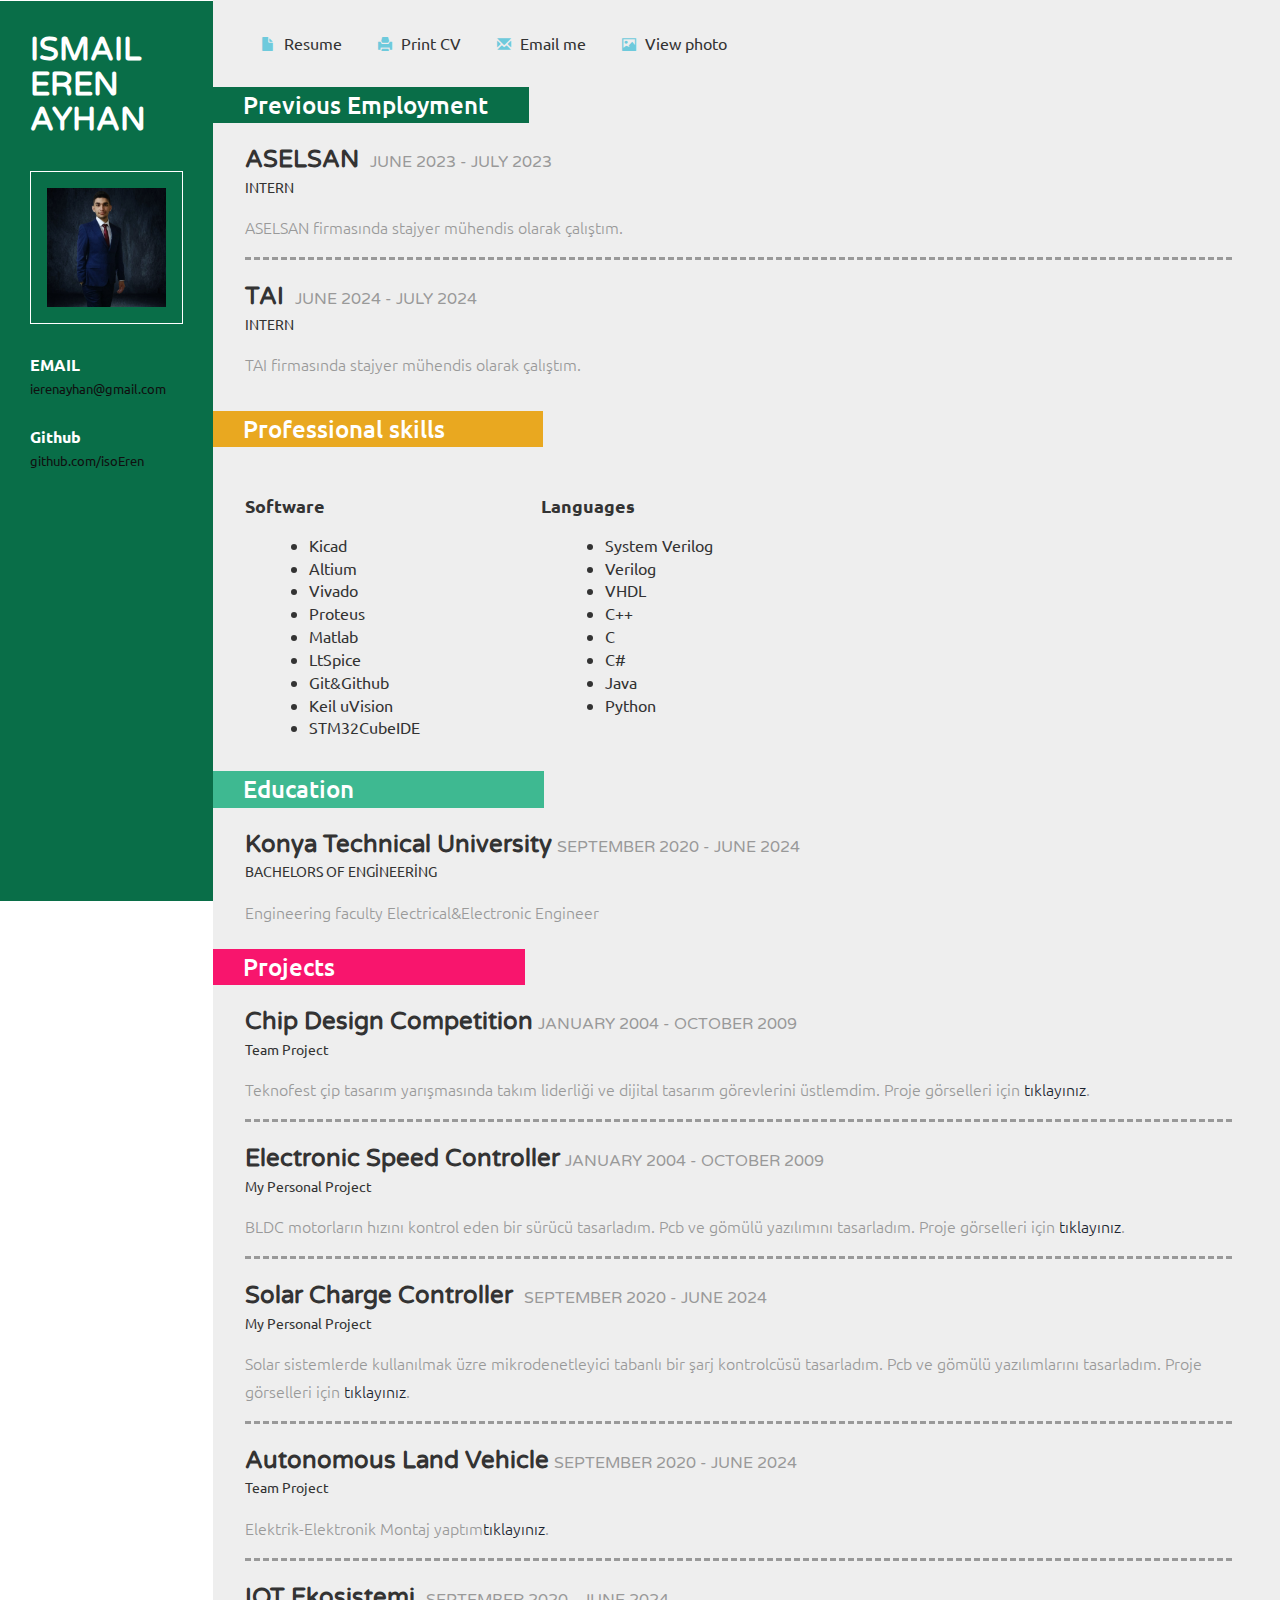
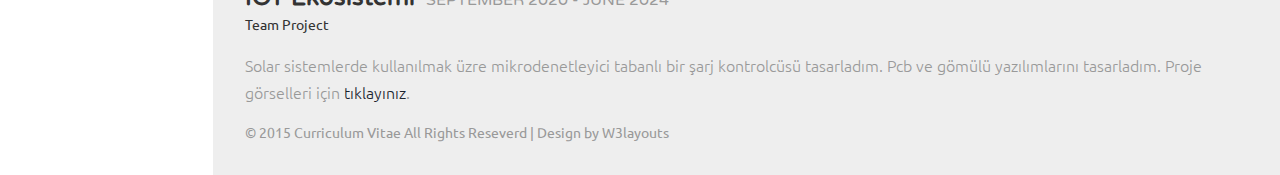
==== index.html @ f594f1b5 "ekleme" ====
<!--A Design by W3layouts
Author: W3layout
Author URL: http://w3layouts.com
License: Creative Commons Attribution 3.0 Unported
License URL: http://creativecommons.org/licenses/by/3.0/
-->
<!DOCTYPE HTML>
<html>
<head>
<title>Ismail Eren AYHAN</title>
<link href="css/bootstrap.css" rel='stylesheet' type='text/css' />
<!-- jQuery (necessary JavaScript plugins) -->
<script src="js/jquery.min.js"></script>
<!-- Custom Theme files -->
 <link href="css/dashboard.css" rel="stylesheet">
<link href="css/style.css" rel='stylesheet' type='text/css' />

<!-- Custom Theme files -->
<!--//theme-style-->
<meta name="viewport" content="width=device-width, initial-scale=1">
<meta http-equiv="Content-Type" content="text/html; charset=utf-8" />
<meta name="keywords" content="Curriculum Vitae Responsive web template, Bootstrap Web Templates, Flat Web Templates, Andriod Compatible web template, 
Smartphone Compatible web template, free webdesigns for Nokia, Samsung, LG, SonyErricsson, Motorola web design" />
<script type="application/x-javascript"> addEventListener("load", function() { setTimeout(hideURLbar, 0); }, false); function hideURLbar(){ window.scrollTo(0,1); } </script>
<link href='http://fonts.googleapis.com/css?family=Ubuntu:300,400,500,700' rel='stylesheet' type='text/css'>
<link href='http://fonts.googleapis.com/css?family=Varela+Round' rel='stylesheet' type='text/css'>
<!-- start menu -->
  
</head>
<body>
<!-- header -->
<div class="col-sm-3 col-md-2 sidebar" id="abc">
		 <div class="sidebar_top">
			 <h1>ISMAIL EREN AYHAN</h1> 
			 <img src="images/foto.jpg" alt=""/>
		 </div>
		<div class="details">
			 <!--<h3>PHONE</h3>
			 <p>+90 551 105 8987</p>  	 -->
			 <h3>EMAIL</h3>
			 <p><a href="ierenayhan@gmail.com">ierenayhan@gmail.com</a></p>
			 <h3>Github</h3>
			 <p><a href="https://github.com/isoEren">github.com/isoEren</a></p>
			 <!--<address>
			 <h3>ADDRESS</h3>
			 <span>Lorem ipsum,</span>
			 <span>Sed dolor sit,</span>
			 <span>Praesent porta.</span>
			 </address>-->
			 
		</div>
		<div class="clearfix"></div>
</div>
<!---->
<link href="css/popuo-box.css" rel="stylesheet" type="text/css" media="all"/>
<script src="js/jquery.magnific-popup.js" type="text/javascript"></script>
	<!---//pop-up-box---->			
<div class="col-sm-9 col-sm-offset-3 col-md-10 col-md-offset-2 main" id="genel">
	 <div class="content" >
		 <div class="details_header">
			 <ul>
				 <li><a href="index.html"><span class="glyphicon glyphicon-file" aria-hidden="true"></span>Resume</a></li>
				 <li><a href="#"><span class="glyphicon glyphicon-print" aria-hidden="true"></span>Print CV</a></li>
				 <li><a href="contact.html"><span class="glyphicon glyphicon-envelope" aria-hidden="true"></span>Email me</a></li>
				 <li><a class="play-icon popup-with-zoom-anim" href="#small-dialog"><span class="glyphicon glyphicon-picture" aria-hidden="true"></span>View photo</a></li>
				 <div id="small-dialog" class="mfp-hide">
					 <img src="images/foto2.jpg" alt=""/>
				 </div>
				 <script>
						$(document).ready(function() {
						$('.popup-with-zoom-anim').magnificPopup({
							type: 'inline',
							fixedContentPos: false,
							fixedBgPos: true,
							overflowY: 'auto',
							closeBtnInside: true,
							preloader: false,
							midClick: true,
							removalDelay: 300,
							mainClass: 'my-mfp-zoom-in'
						});
																						
						});
				</script>
			 </ul>
		 </div>
		 <div class="company">
			 <h3 class="clr1">Previous Employment</h3>
			 <div class="company_details">
				 <h4>ASELSAN <span>JUNE 2023 - JULY 2023</span></h4>
				 <h6>INTERN</h6>
				 <p class="cmpny1">ASELSAN firmasında stajyer mühendis olarak çalıştım.</p>
			 </div>
			 <div class="company_details">
				 <h4>TAI <span>JUNE 2024 - JULY 2024</span></h4>
				 <h6>INTERN</h6>
				 <p>TAI firmasında stajyer mühendis olarak çalıştım.</p>
			 </div>
		 </div>
		 <div class="skills">
			 <h3 class="clr2">Professional skills</h3>
			 <div class="skill_info">
			 <!--<p>Duis egestas tortor metus, vitae venenatis tortor tristique at. Pellentesque dignissim purus vitae enim blandit, sed tristique enim malesuada. Maecenas dolor erat,
			 volutpat a tellus eu, euismod iaculis urna. Nulla dui purus, viverra viverra dolor non, malesuada dictum purus.</p>-->
			 </div>
			 <div class="skill_list">
				 <div class="skill1">
					 <h4>Software</h4>
					 <ul>					 
						<li>Kicad</li>
						<li>Altium</li>
						<li>Vivado</li>
						<li>Proteus</li>
						<li>Matlab</li>
						<li>LtSpice</li>
						<li>Git&Github</li>
						<li>Keil uVision</li>
						<li>STM32CubeIDE</li>
					 </ul>
				 </div>
				 <div class="skill2">
					 <h4>Languages</h4>
					 <ul>					 
						<li>System Verilog</li>
						<li>Verilog</li>
						<li>VHDL</li>
						<li>C++</li>
						<li>C</li>
						<li>C#</li>
						<li>Java</li>
						<li>Python</li>
					 </ul>
				 </div>
				 <div class="clearfix"></div>
			 </div>
		 </div>
		 <div class="education">
			 <h3 class="clr3">Education</h3>
			 <!--<div class="education_details">
				 <h4>University of Awesome<span>JANUARY 2004 - OCTOBER 2009</span></h4>
				 <h6>MAJOR PHD</h6>
				 <p class="cmpny1">Nulla volutpat at est sed ultricies. In ac sem consequat, posuere nulla varius, molestie lorem. Duis quis nibh leo.
				 Curabitur a quam eu mi convallis auctor nec id mauris. Nullam mattis turpis eu turpis tincidunt, et pellentesque leo imperdiet.
				 Vivamus malesuada, sem laoreet dictum pulvinar, orci lectus rhoncus sapien, ut consectetur augue nibh in neque. In tincidunt sed enim et tincidunt.</p>
			 </div>-->
			 <div class="education_details">
				 <h4>Konya Technical University<span>SEPTEMBER 2020 - JUNE 2024</span></h4>
				 <h6>BACHELORS OF ENGİNEERİNG</h6>
				 <p>Engineering faculty Electrical&Electronic Engineer</p>
				 <br>
			 </div>
		 </div>
		 <div class="education">
			<h3 class="clr3" id="proje">Projects</h3>
			<div class="education_details">
				<h4>Chip Design Competition<span>JANUARY 2004 - OCTOBER 2009</span></h4>
				<h6>Team Project</h6>
				<p class="cmpny1">Teknofest çip tasarım yarışmasında takım liderliği ve dijital tasarım görevlerini üstlemdim. Proje görselleri için <a href="">tıklayınız</a>.</p>
			</div>
			<div class="education_details">
				<h4>Electronic Speed Controller<span>JANUARY 2004 - OCTOBER 2009</span></h4>
				<h6>My Personal Project</h6>
				<p class="cmpny1">BLDC motorların hızını kontrol eden bir sürücü tasarladım. Pcb ve gömülü yazılımını tasarladım. Proje görselleri için <a href="projects/ESC.html">tıklayınız</a>.</p>
			</div>
			<div class="education_details">
				<h4>Solar Charge Controller <span>SEPTEMBER 2020 - JUNE 2024</span></h4>
				<h6>My Personal Project</h6>
				<p class="cmpny1">Solar sistemlerde kullanılmak üzre mikrodenetleyici tabanlı bir şarj kontrolcüsü tasarladım. Pcb ve gömülü yazılımlarını tasarladım. Proje görselleri için <a href="">tıklayınız</a>.</p>
			</div>
			<div class="education_details">
				<h4>Autonomous Land Vehicle<span>SEPTEMBER 2020 - JUNE 2024</span></h4>
				<h6>Team Project</h6>
				<p class="cmpny1">Elektrik-Elektronik Montaj yaptım<a href="projects/rapor.pdf">tıklayınız</a>.</p>
			</div>
			<div class="education_details">
				<h4>IOT Ekosistemi <span>SEPTEMBER 2020 - JUNE 2024</span></h4>
				<h6>Team Project</h6>
				<p>Solar sistemlerde kullanılmak üzre mikrodenetleyici tabanlı bir şarj kontrolcüsü tasarladım. Pcb ve gömülü yazılımlarını tasarladım. Proje görselleri için <a href="">tıklayınız</a>.</p>
			</div>
			
		</div>
		<div class="copywrite">
			<p>© 2015 Curriculum Vitae All Rights Reseverd | Design by <a href="http://w3layouts.com/" target="_blank">W3layouts</a> </p>
		</div>
	 </div>
</div>
<!---->

</body>
</html>
---- css/dashboard.css ----
/*
 * Base structure
 */

/* Move down content because we have a fixed navbar that is 50px tall */
body {
  padding-top: 50px;
}


/*
 * Global add-ons
 */

.sub-header {
  padding-bottom: 10px;
  border-bottom: 1px solid #eee;
}

/*
 * Top navigation
 * Hide default border to remove 1px line.
 */
.navbar-fixed-top {
  border: 0;
}

/*
 * Sidebar
 */

/* Hide for mobile, show later */
.sidebar {
  display:block;
}
@media (min-width: 768px) {
  .sidebar {
    position: fixed;
    top: 51px;
    bottom: 0;
    left: 0;
    z-index: 1000;
    display: block;
    padding: 20px;
    overflow-x: hidden;
    overflow-y: auto; /* Scrollable contents if viewport is shorter than content. */
    background-color: #f5f5f5;
  }
}

/* Sidebar navigation */
.nav-sidebar {
  margin-right: -21px; /* 20px padding + 1px border */
  margin-bottom: 20px;
  margin-left: -20px;
}
.nav-sidebar > li > a {
  padding-right: 20px;
  padding-left: 20px;
}
.nav-sidebar > .active > a,
.nav-sidebar > .active > a:hover,
.nav-sidebar > .active > a:focus {
  color: #fff;
  background-color: #428bca;
}


/*
 * Main content
 */

.main {
  padding: 20px;
}
@media (min-width: 768px) {
  .main {
    padding-right: 40px;
    padding-left: 40px;
  }
}
.main .page-header {
  margin-top: 0;
}


/*
 * Placeholder dashboard ideas
 */

.placeholders {
  margin-bottom: 30px;
  text-align: center;
}
.placeholders h4 {
  margin-bottom: 0;
}
.placeholder {
  margin-bottom: 20px;
}
.placeholder img {
  display: inline-block;
  border-radius: 50%;
}
---- css/style.css ----
/*
Author: W3layout
Author URL: http://w3layouts.com
License: Creative Commons Attribution 3.0 Unported
License URL: http://creativecommons.org/licenses/by/3.0/
*/
h4, h5, h6,
h1, h2, h3 {margin: 0;}
ul, ol {margin: 0; padding:0;}
p {margin: 0;}
html, body{
	font-family: 'Ubuntu', sans-serif;
	font-size: 100%;
	background: #ffffff;
}
body a{
	transition:0.5s all;
	-webkit-transition:0.5s all;
	-moz-transition:0.5s all;
	-o-transition:0.5s all;
	-ms-transition:0.5s all;
}	
body {
  padding-top:0px;
}
a:focus {
  outline: thin dotted;
  outline: 0px auto -webkit-focus-ring-color;
  outline-offset: 0px;
  text-decoration:none;
}
/*-- header_top --*/
.sidebar{
  background:#6ecadc;
  top: 0px;
  padding:2em 30px;
}
.sidebar h1{
	font-size:2.5em;
	font-weight:700;
	margin-bottom:1em;
	COLOR:#fff;
	font-family: 'Varela Round', sans-serif;
	
}
.sidebar img{
	border:1px solid #fff;
	padding:1em;
	width:100%;
}
.details{
	margin-top:2em;
}
.details h3{
	font-weight:600;
	font-size:1em;
	color:#fff;
}  

.details p{
	color:#101010;
	font-size:0.9em;
	margin:5px 0 2em 0;
}
.details p a{
	color:#101010;
	font-size:0.9em;
}
address h3{
	margin-bottom:5px;
}
address span{
	display:block;
	color:#101010;
	font-size:0.9em;
	line-height:1.5em;
}
/*----*/
.main{  
  padding:2em 0;
}
.content{
	margin-right:3em;
}
.glyphicon {
  top:1px;
}
.glyphicon-file:before,.glyphicon-print:before,.glyphicon-envelope:before,.glyphicon-picture:before{
    margin-right: 9px;
  font-size: 14px;
  color: #6ecadc;
}
.details_header{
	padding: 0em 1em 0 2em;
}
.details_header ul li{
	display:inline-block;
}
.details_header ul li a{
	padding:0 1em;
	color:#333;
}
.details_header ul li a:hover{
	color:#6ecadc;
}
.company {
	margin:2em 0;
}
.company h3{
  color: #FFF;
  padding: 5px 41px 5px 30px;
  display: inline-block;
}
.skills h3{
  color: #FFF;
  padding: 5px 98px 5px 30px;
  display: inline-block;
}
.company_details,.education_details {
	padding:1.5em 0 0em 2em;
}
.company_details h4,.education_details h4{
	color:#333;
	font-weight:600;
	font-size:1.5em;
	margin-bottom:6px;
	font-family: 'Varela Round', sans-serif;
}
.company_details h4 span,.education_details h4 span{
	font-size: 0.65em;
  margin-left: 5px;
  color: #999;
  font-weight:400;
}
.company_details h6,.education_details h6{
	font-weight:400;
	margin-bottom:1.3em;
	font-size:0.9em;
}
.company_details p,.skill_info p,.education_details p{
	color:#999;
	font-weight:300;
	line-height:1.7em;
}
.cmpny1{
	border-bottom:3px dashed #999;
	padding-bottom:1em;
}
.skills{
	margin:2em 0;
}
.skill_info {
	padding:1.5em 0 0 2em;
}
.skill_list{
	padding:1.5em 0 0 2em;
}
.skill1,.skill2{
	 float:left;
	 width:30%;
}
.skill1 h4,.skill2 h4{
	color:#333;
	font-weight:600;
	margin-bottom:1em;
	display:inline-block;
}
.skill1 ul,.skill2 ul{
	padding-left:4em;
}
.skill1 ul li,.skill2 ul li{
	color:#333;
}
.education  h3{
  background: #999;
  color: #FFF;
  padding: 5px 190px 5px 30px;
  display: inline-block;
}
h3.clr1{
	background:#096e48;
}
h3.clr2{
	background:#e9a820;
}
h3.clr3{
	background:#3eb991;
}
.copywrite{
	padding-left:2em;
	margin-top:1em;
}
.copywrite p{
	color:#999;
	font-size:0.9em;
}
.copywrite p a{
	color:#999;
}
.copywrite p a:hover{
	color:#6ecadc;
}
.contact-grid form{
	padding:2em 0 0 2em;
}
.contact-grid input[type="text"], .contact-grid textarea {
  width: 80%;
  padding: 0.7em;
  margin: 0.5em 0;
  background: none;
  outline: none;
  border: 1px solid #A09F9F;
  font-size: 1em;
  color: #A09F9F;
  -webkit-appearance: none;
}
.send input[type="submit"] {
  width: 14%;
  font-size: 1.1em;
  background:#e9a820;
  padding: 0.4em 0.8em;
  text-align: center;
  color: #fff;
  border: none;
  outline: none;
  -webkit-appearance: none;
}
.send input[type="submit"]:hover {
  background: #6ecadc;
}
.contact-grid textarea {
  resize: none;
}
.map{
	padding:2em 0 0 2em;
}
.map iframe {
  width: 100%;
  height: 350px;
  border: none;
}
/*--responsive--*/
@media (max-width: 1366px){
.sidebar h1 {
  font-size: 2em;
}
}
@media (max-width: 1024px){
.sidebar {
  padding: 2em 17px;
  width:20%;
}
.sidebar h1 {
  font-size: 1.6em;
}
.main {
  margin-left: 19.666667%;
  width: 80%;
}
}
@media (max-width: 768px){
.sidebar {
  width: 22%;
}
.main {
  margin-left: 21.666667%;
  width: 78%;
}
.sidebar h1 {
  font-size: 1.4em;
}
.sidebar img {
  padding: 0.5em;
  width: 89%;
}
.details_header {
  padding: 0em 1em 0 1em;
}
.details_header ul li a {
  padding: 0 1em;
  font-size: 0.9em;
}
.company h3,.skills h3,.education h3{
  font-size: 1.2em;
}
.company_details h4, .education_details h4 {
  font-size: 1.1em;
}
.company_details h6, .education_details h6 {
  font-size: 0.8em;
}
.company_details p, .skill_info p, .education_details p {
  font-size: 0.8em;
}
.cmpny1 {
  padding-bottom: 1.5em;
}
.skill1, .skill2 {
  float: left;
  width: 50%;
}
.skill1 ul li,.skill2 ul li{
	font-size:0.85em;
}
.skill1 h4, .skill2 h4 {
  font-size: 1em;
}
.skill_list {
  padding: 0.7em 0 0 2em;
}
.details p {
  font-size: 0.75em;
}
address span {
  font-size: 0.8em;
}
.contact-grid input[type="text"], .contact-grid textarea {
  width: 100%;
  font-size: 0.8em;
}
.send input[type="submit"] {
  width: 20%;
  font-size:0.85em;
}
}
@media (max-width: 736px){
.sidebar {
  width: 100%;
}
.main {
  margin-left: 0;
  width: 100%;
}
.sidebar_top{
	width:30%;
	float:left;
	margin-right:5%;
}
.details{
	width:30%;
	float:right;
}
}
@media (max-width: 640px){
.sidebar {
  width: 100%;
}
.main {
  margin-left: 0;
  width: 100%;
}
.sidebar_top{
	width:30%;
	float:left;
	margin-right:5%;
}
.details{
	width:30%;
	float:right;
}
.sidebar img{
	width:100%;
}
.details p {
  font-size: 0.9em;
  margin: 5px 0 1em 0;
}
.details h3 {
  font-size: 0.9em;
}
}
@media (max-width: 600px){
address {
  margin-bottom:0px;
}
.sidebar_top {
  width: 32%;
}
.sidebar img {
  width: 85%;
}
}
@media (max-width: 568px){
.details_header ul li a {
  padding: 0 0.5em;
  font-size: 0.9em;
}
}
@media (max-width: 480px){
.content {
  margin-right: 2em;
}
.glyphicon-save:before, .glyphicon-print:before, .glyphicon-envelope:before, .glyphicon-picture:before {
  margin-right: 6px;
  font-size: 12px;
}
.details_header ul li a {
  padding: 0 0.5em;
  font-size: 0.85em;
}
.details {
  width: 36%;
}
.sidebar h1 {
  font-size: 1.3em;
}
.sidebar_top {
  width: 38%;
}
address {
  margin-bottom: 0px;
}
.copywrite{
	padding-left:1em;
}
.map iframe {
  height: 246px;
}
}
@media (max-width: 414px){
.sidebar_top {
  width: 45%;
}
.sidebar img {
  width: 91%;
}
.details {
  width: 42%;
}
.details_header {
  padding: 0em 0em 0 1em;
}
.details_header ul li a {
  padding: 0 0.3em;
  font-size: 0.75em;
}
.skill1 ul, .skill2 ul {
  padding-left: 3em;
}
}
@media (max-width: 384px){
.sidebar h1 {
  font-size: 1.2em;
}
.details {
  width: 45%;
}
.details_header ul {
  text-align: center;
}
.details_header ul li a {
  padding: 0 1em;
  font-size: 0.75em;
}
.main {
  padding: 1em 0 2em 0;
}
.company_details, .education_details,.skill_info  {
  padding: 1em 0 0em 1em;
}
.company h3 {
  padding: 5px 41px 5px 16px;
}
.company_details h4, .education_details h4 {
  font-size: 0.9em;
}
.company_details h6, .education_details h6 {
  font-size: 0.6em;
}
.company {
  margin: 1em 0;
}
.skills {
  margin: 1em 0;
}
.company h3, .skills h3, .education h3 {
  font-size: 1em;
}
.skills h3 {
  padding: 5px 98px 5px 16px;
}
.skill1 ul, .skill2 ul {
  padding-left: 2em;
}
.skill1 ul li, .skill2 ul li {
  font-size: 0.75em;
}
.skill_list {
  padding: 0.5em 0 0 1.5em;
}
.education h3 {
  padding: 5px 190px 5px 16px;
}
.copywrite p{
	font-size:0.7em;
}
}
@media (max-width: 375px){
.sidebar h1 {
  font-size: 1em;
}
.sidebar img {
  width: 70%;
}
.details h3 {
  font-size: 0.8em;
}
.details p {
  font-size: 0.75em;
  margin: 5px 0 0.5em 0;
}
address span {
  font-size: 0.7em;
}
.sidebar {
  padding: 1.5em 17px 1em 17px;
}
.details_header {
  padding: 0em 0em 0 1em;
  text-align: center;
}
.details_header ul li a {
  line-height: 2em;
}
}
@media (max-width: 320px){
.sidebar_top {
  width: 50%;
}
.sidebar img {
  width: 80%;
}
.details h3 {
  font-size: 0.7em;
}
.content {
  margin-right: 1em;
}
.details_header ul li a {
  padding: 0 0.5em;
  font-size: 0.75em;
}
.skill1 h4, .skill2 h4 {
  font-size: 0.85em;
}
.skill1 ul, .skill2 ul {
  padding-left: 1.5em;
}
}
---- css/popuo-box.css ----
/* Styles for dialog window */
#small-dialog,#small-dialog1{
	padding:20px;
	text-align: left;
	max-width: 650px;
	margin: 40px auto;
	position: relative;
	text-align:center;
}
#small-dialog-it,#small-dialog-in,#small-dialog-fr,#small-dialog-sh,#small-dialog-sf,#small-dialog-su,#small-dialog-me,#small-dialog-ch,#small-dialog-pi,#small-dialog-am {
	background: white;
	padding:20px;
	text-align: left;
	max-width: 450px;
	margin: 40px auto;
	position: relative;
	text-align:center;
}
a.play-icon.popup-with-zoom-anim img:hover {
	opacity: 0.5;
	transition:0.5s all;
	-webkit-transition:0.5s all;
	-o-transition:0.5s all;
	-moz-transition:0.5s all;
	-ms-transition:0.5s all;
}
.portfolio-items{
	text-align:center;
	margin:0 auto;
}
.portfolio-items img{
	width:100%;
}
.portfolio-items h4{
	margin:1em 0;
	font-size:25px;
	color:#a63d56;
}
.portfolio-items p{
	text-align:justify;
}
/**

/**
 * Fade-zoom animation for first dialog
 */

/* start state */
.my-mfp-zoom-in #small-dialog {
opacity: 0;
-webkit-transition: all 0.2s ease-in-out;
-moz-transition: all 0.2s ease-in-out;
-o-transition: all 0.2s ease-in-out;
transition: all 0.2s ease-in-out;
-webkit-transform: scale(0.8);
-moz-transform: scale(0.8);
-ms-transform: scale(0.8);
-o-transform: scale(0.8);
transform: scale(0.8);
}
/* animate in */
.my-mfp-zoom-in.mfp-ready #small-dialog {
opacity: 1;
-webkit-transform: scale(1);
-moz-transform: scale(1);
-ms-transform: scale(1);
-o-transform: scale(1);
transform: scale(1);
}
/* animate out */
.my-mfp-zoom-in.mfp-removing #small-dialog {
-webkit-transform: scale(0.8);
-moz-transform: scale(0.8);
-ms-transform: scale(0.8);
-o-transform: scale(0.8);
transform: scale(0.8);
opacity: 0;
}
/* Dark overlay, start state */
.my-mfp-zoom-in.mfp-bg {

-webkit-transition: opacity 0.3s ease-out;
-moz-transition: opacity 0.3s ease-out;
-o-transition: opacity 0.3s ease-out;
transition: opacity 0.3s ease-out;
}
/* animate out */
.my-mfp-zoom-in.mfp-removing.mfp-bg {
opacity: 0;
}
/**
/* Magnific Popup CSS */
.mfp-bg {
  top: 0;
  left: 0;
  width: 100%;
  height: 100%;
  z-index: 1042;
  overflow: hidden;
  position: fixed;
  background:#fff;
 }

.mfp-wrap {
  top: 0;
  left: 0;
  width: 100%;
  height: 100%;
  z-index: 1043;
  position: fixed;
  outline: none !important;
  -webkit-backface-visibility: hidden; }

.mfp-container {
  text-align: center;
  position: absolute;
  width: 100%;
  height: 100%;
  left: 0;
  top: 0;
  padding: 0 8px;
  -webkit-box-sizing: border-box;
  -moz-box-sizing: border-box;
  box-sizing: border-box; }

.mfp-container:before {
  content: '';
  display: inline-block;
  height: 100%;
  vertical-align: middle; }

.mfp-align-top .mfp-container:before {
  display: none; }

.mfp-content {
  position: relative;
  display: inline-block;
  vertical-align: middle;
  margin: 0 auto;
  text-align: left;
  z-index: 1045; }

.mfp-inline-holder .mfp-content,
.mfp-ajax-holder .mfp-content {
  width: 100%;
  cursor: auto; }

.mfp-ajax-cur {
  cursor: progress; }

.mfp-zoom-out-cur,
.mfp-zoom-out-cur .mfp-image-holder .mfp-close {
  cursor: -moz-zoom-out;
  cursor: -webkit-zoom-out;
  cursor: zoom-out; }
.mfp-zoom {
  cursor: pointer;
  cursor: -webkit-zoom-in;
  cursor: -moz-zoom-in;
  cursor: zoom-in; }

.mfp-auto-cursor .mfp-content {
  cursor: auto; }

.mfp-close,
.mfp-arrow,
.mfp-preloader,
.mfp-counter {
  -webkit-user-select: none;
  -moz-user-select: none;
  user-select: none; }

.mfp-loading.mfp-figure {
  display: none; }

.mfp-hide {
  display: none !important; }
.mfp-content iframe{
	width:100%;
	min-height:500px;
}
.mfp-preloader {
  color: #cccccc;
  position: absolute;
  top: 50%;
  width: auto;
  text-align: center;
  margin-top: -0.8em;
  left: 8px;
  right: 8px;
  z-index: 1044; }

.mfp-preloader a {
  color: #cccccc; }

.mfp-preloader a:hover {
  color: white; }

.mfp-s-ready .mfp-preloader {
  display: none; }

.mfp-s-error .mfp-content {
  display: none; }

button.mfp-close,
button.mfp-arrow {
  overflow: visible;
  cursor: pointer;
  border: 0;
   background:#FFF;
  -webkit-appearance: none;
  display: block;
  padding: 0;
  z-index: 1046; }
button::-moz-focus-inner {
  padding: 0;
  border: 0; }

.mfp-close {
  width: 44px;
  height: 44px;
  line-height: 44px;
  position: absolute;
 right: 0px;
	top: -43px;
  text-decoration: none;
  text-align: center;
  padding: 0 0 18px 10px;
  color: white;
  font-style: normal;
  font-size: 28px;
  outline:none;
  font-family: 'Open Sans', sans-serif;		
 }
  .mfp-close:hover, .mfp-close:focus {
    opacity: 1; }

.mfp-close-btn-in .mfp-close {
  color: #333333; }

.mfp-image-holder .mfp-close,
.mfp-iframe-holder .mfp-close {
  color: white;
  right: -6px;
  text-align: right;
  padding-right: 6px;
  width: 100%; 
}
/*----*/
.login{
	border-bottom:2px solid #1c1c1c;
}
.login input[type="text"] {
	outline: none;
	padding:6px ;
	background: none;
	width: 93%;
	border: none;
	font-size:1.8em;
	color:#1c1c1c;	
}
.login input[type="submit"] {	
	width: 35px;
	height: 35px;
	background: url(../images/img-sprite.png) -622px -22px no-repeat ;
	padding: 0px 1px;
	border: none;
	cursor: pointer;
	outline: none;
	vertical-align: middle;
}
.search-top p{
	color:#818181;
	font-size:1.2em;
	line-height:1.5em;
	width:33%;
	text-align:center;
	padding: 1em 0;
}
@media all and (max-width:480px){
.login input[type="text"] {
	width: 88%;
	font-size: 1.4em;
}
.search-top p {
	width: 60%;
}
}
@media all and (max-width:320px){
.login input[type="text"] {
	width: 80%;
	font-size: 1.2em;
}
#small-dialog{
	padding:15px;
}
.search-top p {
	width: 70%;
	font-size:1em;
}
}
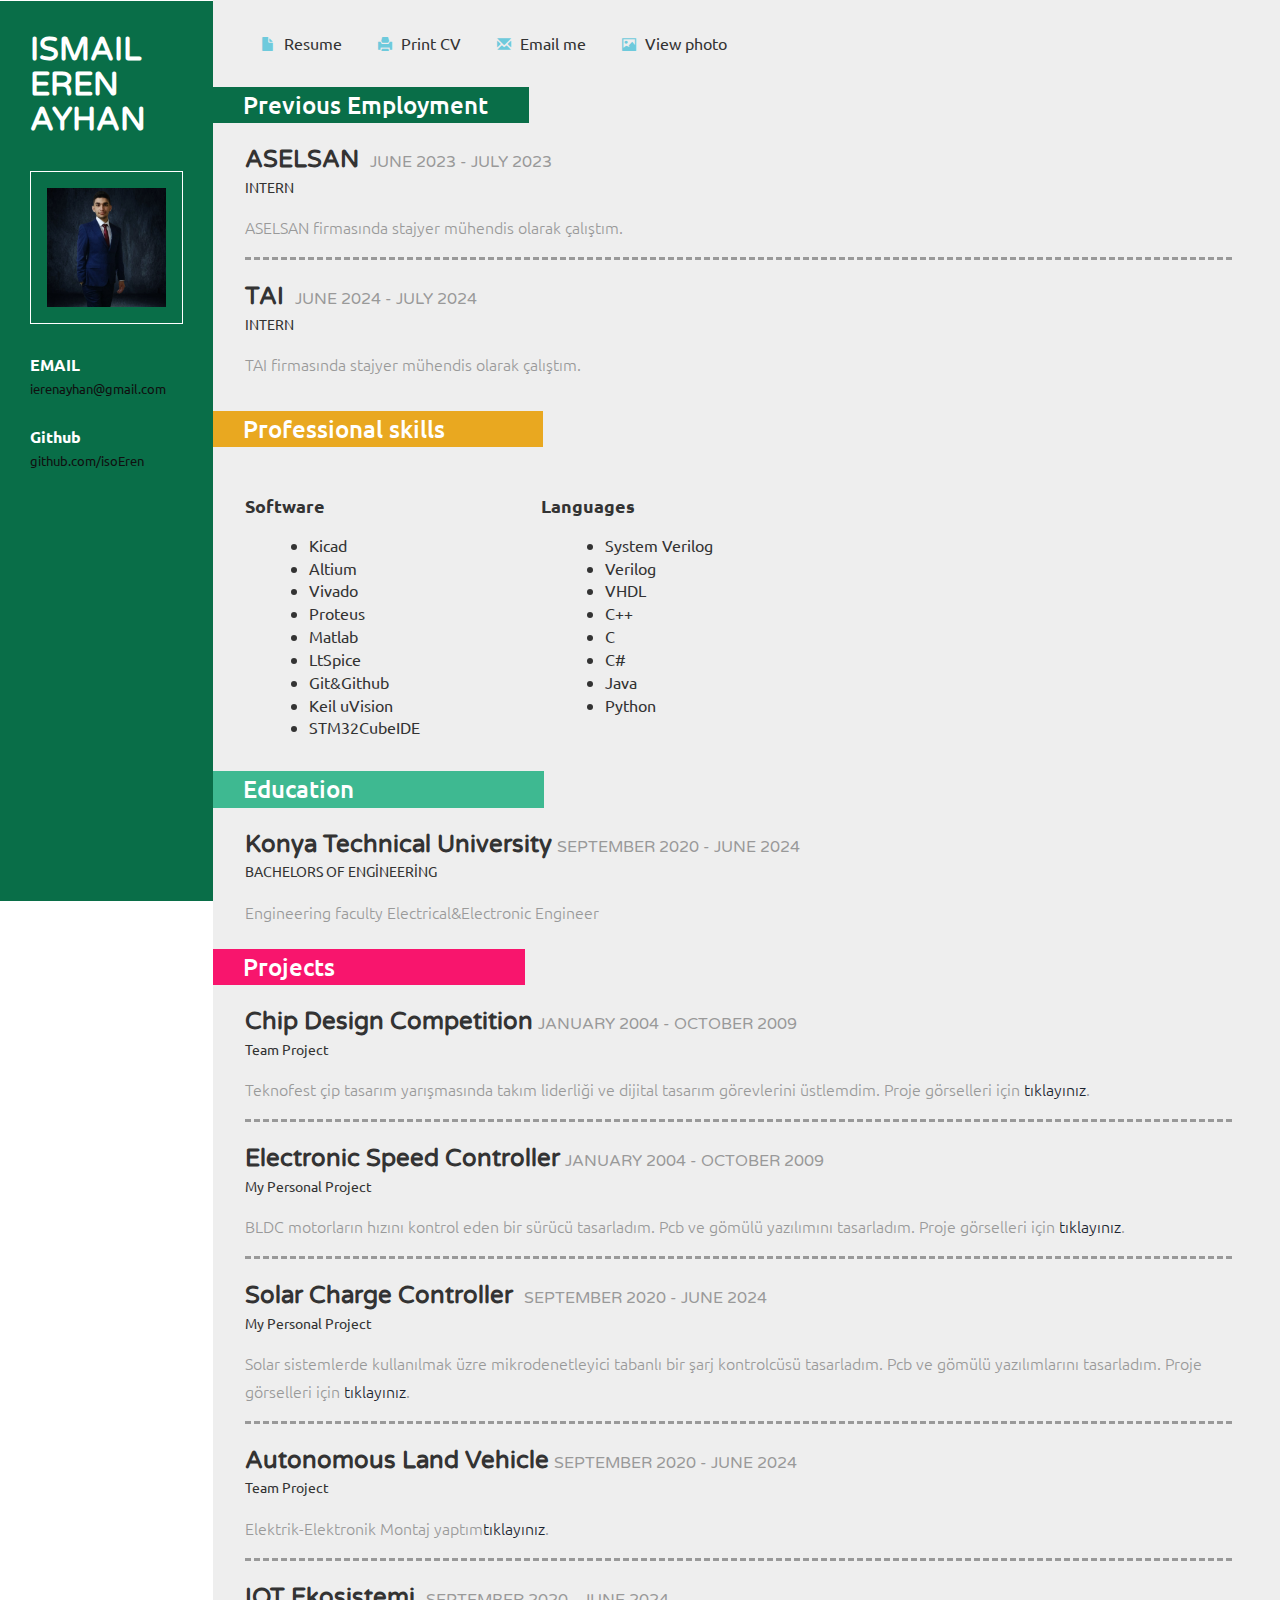
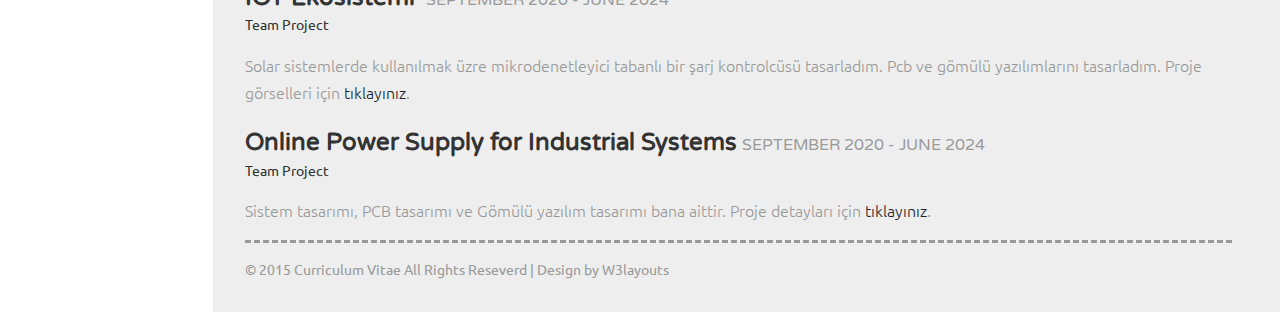
==== commit 3591f0e2: "abc" ====
--- a/index.html
+++ b/index.html
@@ -177,6 +177,11 @@
 				<h6>Team Project</h6>
 				<p>Solar sistemlerde kullanılmak üzre mikrodenetleyici tabanlı bir şarj kontrolcüsü tasarladım. Pcb ve gömülü yazılımlarını tasarladım. Proje görselleri için <a href="">tıklayınız</a>.</p>
 			</div>
+			<div class="education_details">
+				<h4>Online Power Supply for Industrial Systems<span>SEPTEMBER 2020 - JUNE 2024</span></h4>
+				<h6>Team Project</h6>
+				<p class="cmpny1">Sistem tasarımı, PCB tasarımı ve Gömülü yazılım tasarımı bana aittir. Proje detayları için <a href="projects/rapor.pdf">tıklayınız</a>.</p>
+			</div>
 			
 		</div>
 		<div class="copywrite">
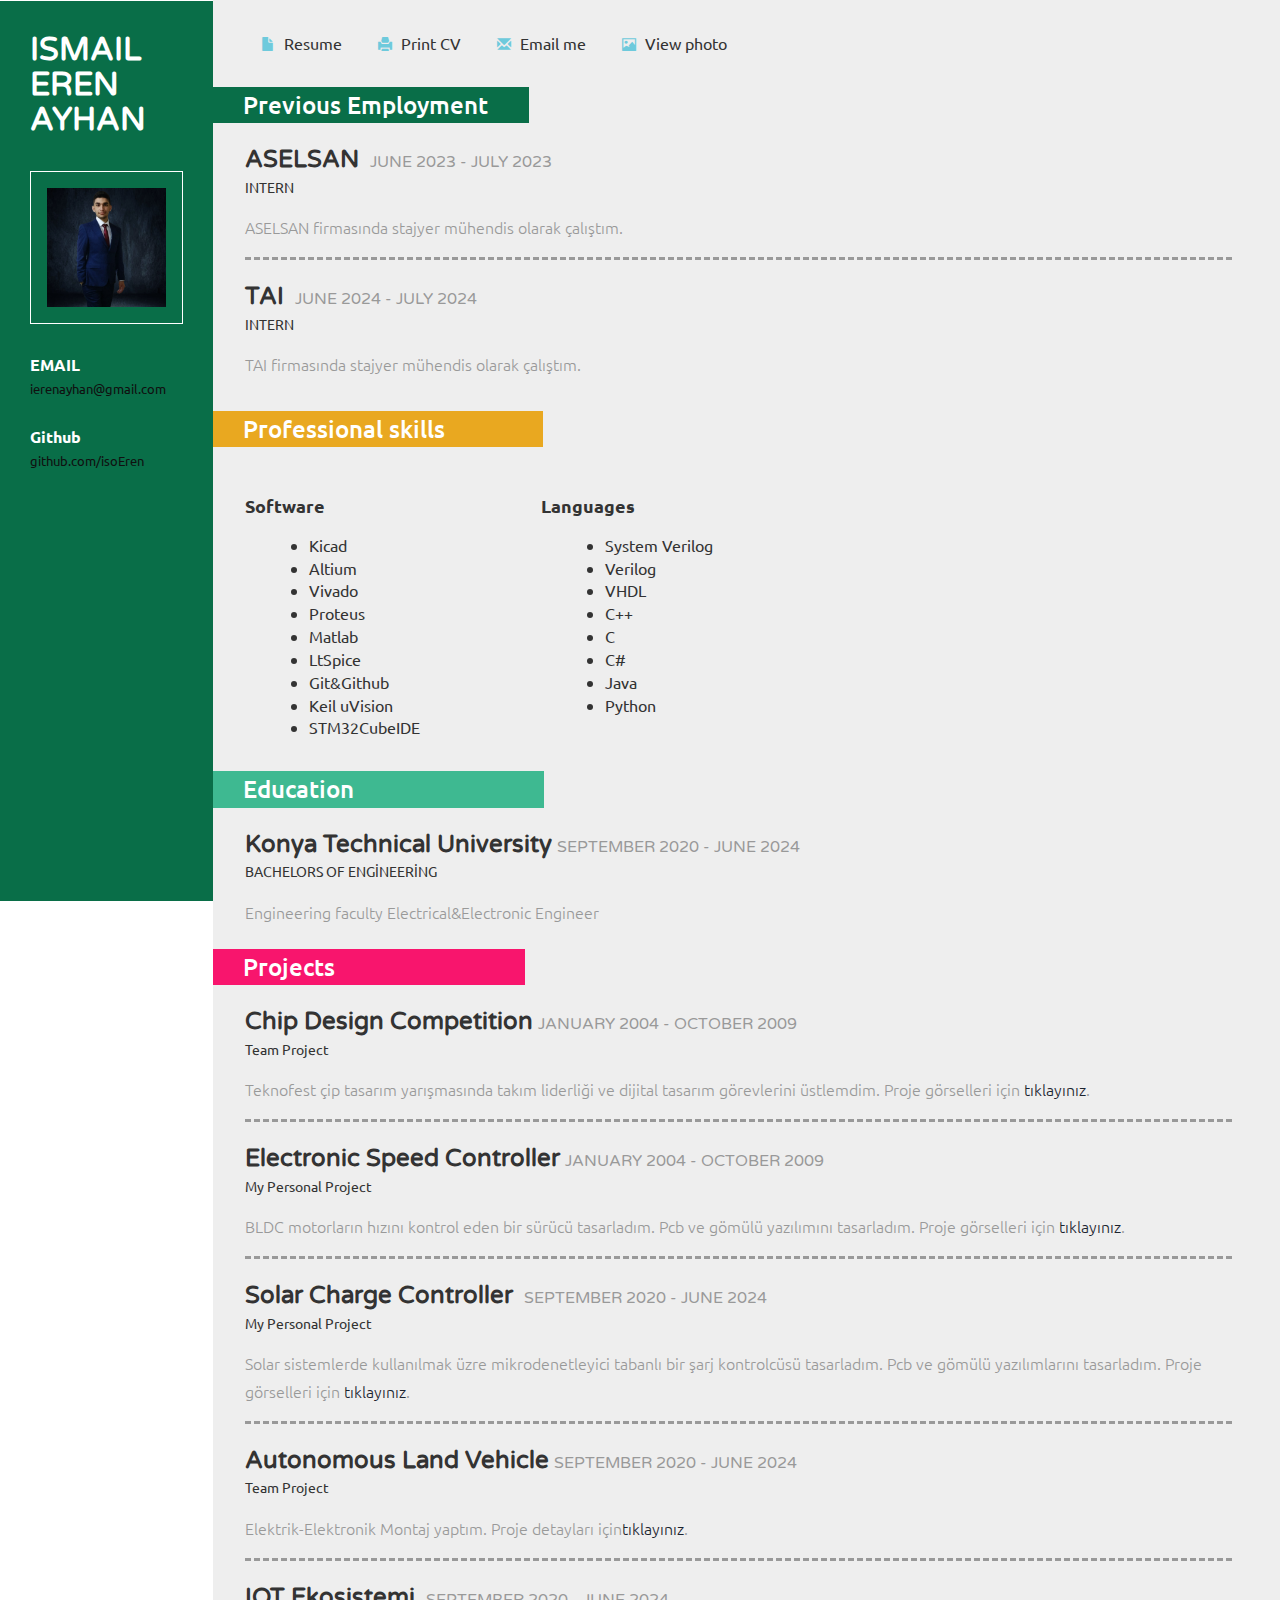
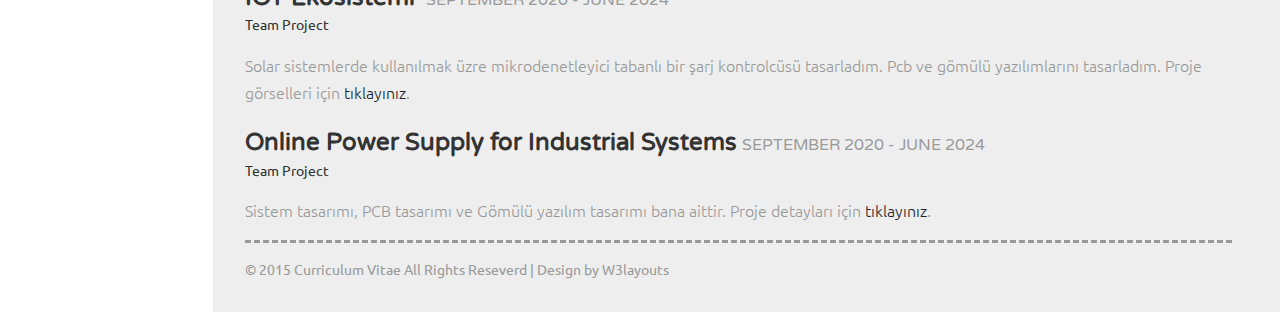
==== commit fdfc3f01: "duzeltme" ====
--- a/index.html
+++ b/index.html
@@ -40,7 +40,7 @@
 			 <h3>EMAIL</h3>
 			 <p><a href="ierenayhan@gmail.com">ierenayhan@gmail.com</a></p>
 			 <h3>Github</h3>
-			 <p><a href="https://github.com/isoEren">github.com/isoEren</a></p>
+			 <p><a href="https://github.com/ismailerenayhan">github.com/isoEren</a></p>
 			 <!--<address>
 			 <h3>ADDRESS</h3>
 			 <span>Lorem ipsum,</span>
@@ -170,7 +170,7 @@
 			<div class="education_details">
 				<h4>Autonomous Land Vehicle<span>SEPTEMBER 2020 - JUNE 2024</span></h4>
 				<h6>Team Project</h6>
-				<p class="cmpny1">Elektrik-Elektronik Montaj yaptım<a href="projects/rapor.pdf">tıklayınız</a>.</p>
+				<p class="cmpny1">Elektrik-Elektronik Montaj yaptım. Proje detayları için<a href="projects/rapor.pdf">tıklayınız</a>.</p>
 			</div>
 			<div class="education_details">
 				<h4>IOT Ekosistemi <span>SEPTEMBER 2020 - JUNE 2024</span></h4>
@@ -180,7 +180,7 @@
 			<div class="education_details">
 				<h4>Online Power Supply for Industrial Systems<span>SEPTEMBER 2020 - JUNE 2024</span></h4>
 				<h6>Team Project</h6>
-				<p class="cmpny1">Sistem tasarımı, PCB tasarımı ve Gömülü yazılım tasarımı bana aittir. Proje detayları için <a href="projects/rapor.pdf">tıklayınız</a>.</p>
+				<p class="cmpny1">Sistem tasarımı, PCB tasarımı ve Gömülü yazılım tasarımı bana aittir. Proje detayları için <a href="">tıklayınız</a>.</p>
 			</div>
 			
 		</div>
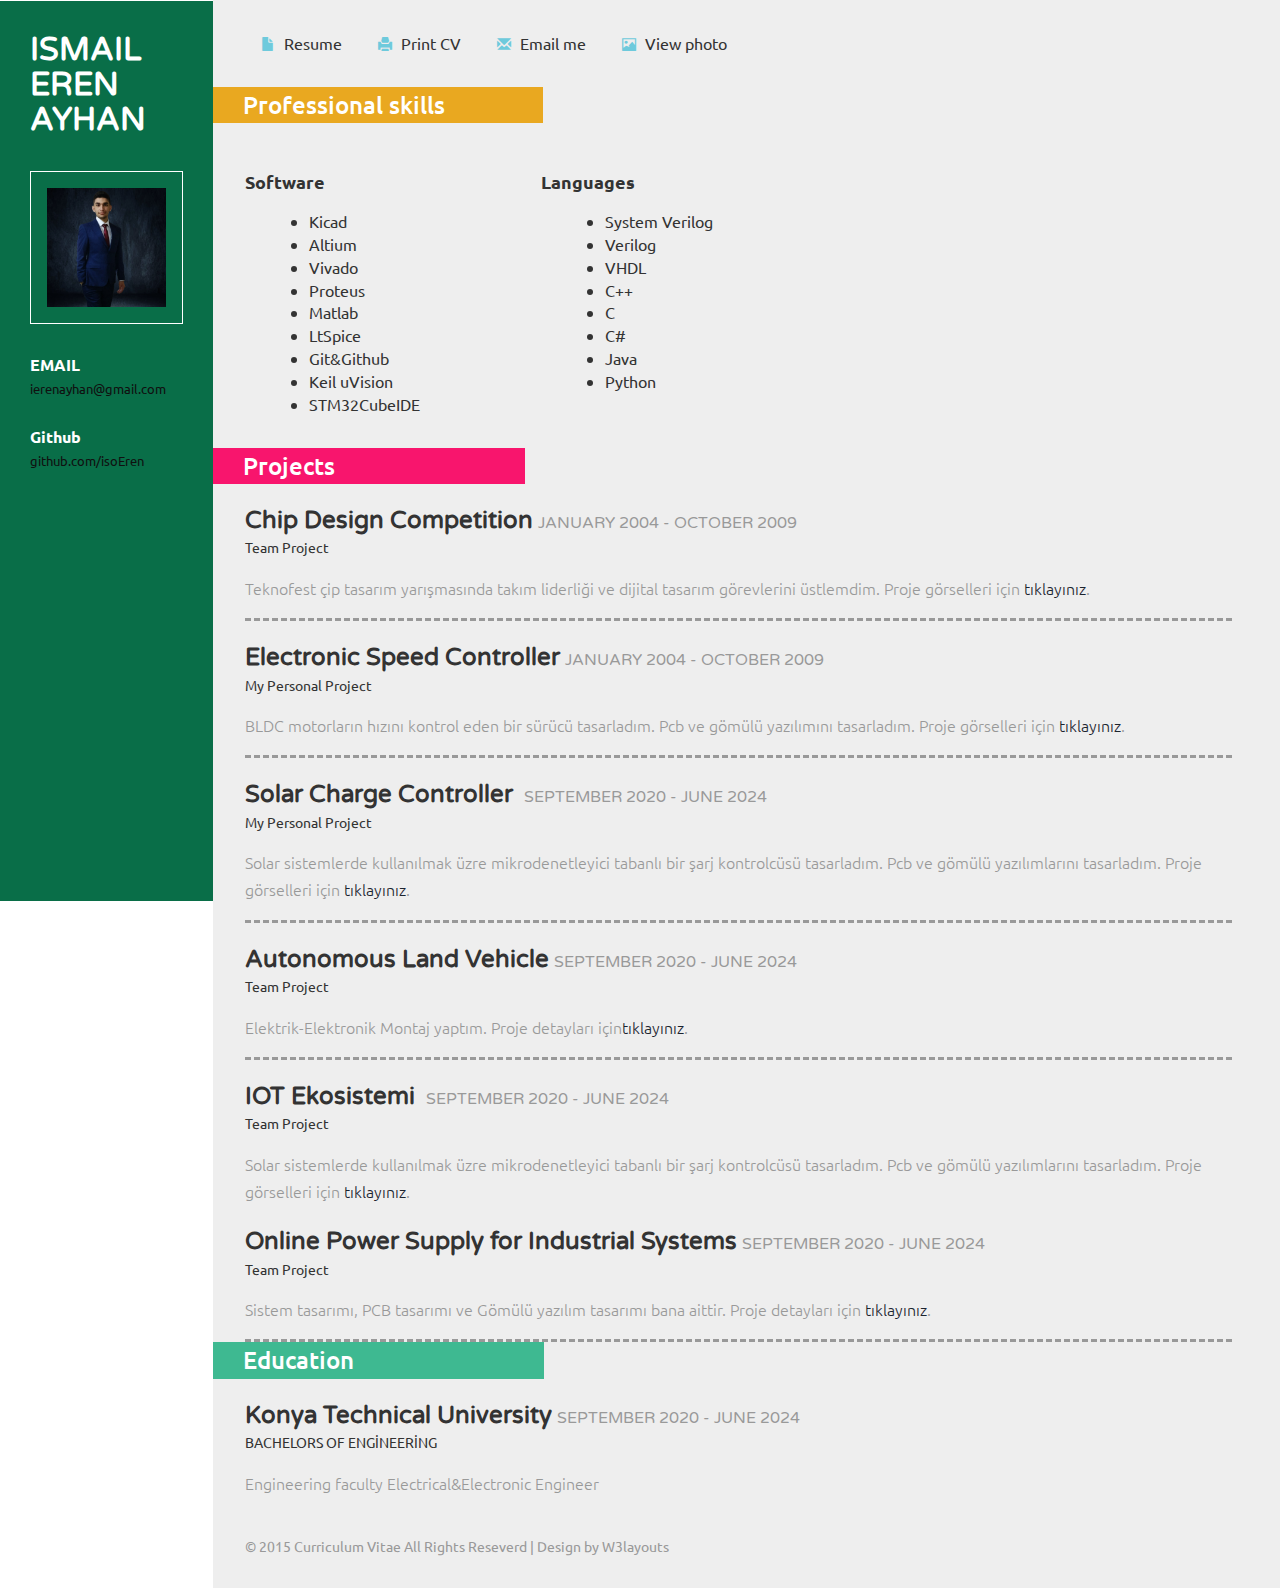
==== commit e3d5c70b: "duzeltme" ====
--- a/index.html
+++ b/index.html
@@ -30,10 +30,10 @@
 <body>
 <!-- header -->
 <div class="col-sm-3 col-md-2 sidebar" id="abc">
-		 <div class="sidebar_top">
-			 <h1>ISMAIL EREN AYHAN</h1> 
-			 <img src="images/foto.jpg" alt=""/>
-		 </div>
+		<div class="sidebar_top">
+			<h1>ISMAIL EREN AYHAN</h1> 
+			<img src="images/foto.jpg" alt=""/>
+		</div>
 		<div class="details">
 			 <!--<h3>PHONE</h3>
 			 <p>+90 551 105 8987</p>  	 -->
@@ -84,7 +84,7 @@
 				</script>
 			 </ul>
 		 </div>
-		 <div class="company">
+		<!-- <div class="company">
 			 <h3 class="clr1">Previous Employment</h3>
 			 <div class="company_details">
 				 <h4>ASELSAN <span>JUNE 2023 - JULY 2023</span></h4>
@@ -96,7 +96,7 @@
 				 <h6>INTERN</h6>
 				 <p>TAI firmasında stajyer mühendis olarak çalıştım.</p>
 			 </div>
-		 </div>
+		 </div>-->
 		 <div class="skills">
 			 <h3 class="clr2">Professional skills</h3>
 			 <div class="skill_info">
@@ -134,22 +134,7 @@
 				 <div class="clearfix"></div>
 			 </div>
 		 </div>
-		 <div class="education">
-			 <h3 class="clr3">Education</h3>
-			 <!--<div class="education_details">
-				 <h4>University of Awesome<span>JANUARY 2004 - OCTOBER 2009</span></h4>
-				 <h6>MAJOR PHD</h6>
-				 <p class="cmpny1">Nulla volutpat at est sed ultricies. In ac sem consequat, posuere nulla varius, molestie lorem. Duis quis nibh leo.
-				 Curabitur a quam eu mi convallis auctor nec id mauris. Nullam mattis turpis eu turpis tincidunt, et pellentesque leo imperdiet.
-				 Vivamus malesuada, sem laoreet dictum pulvinar, orci lectus rhoncus sapien, ut consectetur augue nibh in neque. In tincidunt sed enim et tincidunt.</p>
-			 </div>-->
-			 <div class="education_details">
-				 <h4>Konya Technical University<span>SEPTEMBER 2020 - JUNE 2024</span></h4>
-				 <h6>BACHELORS OF ENGİNEERİNG</h6>
-				 <p>Engineering faculty Electrical&Electronic Engineer</p>
-				 <br>
-			 </div>
-		 </div>
+		 
 		 <div class="education">
 			<h3 class="clr3" id="proje">Projects</h3>
 			<div class="education_details">
@@ -184,6 +169,22 @@
 			</div>
 			
 		</div>
+		<div class="education">
+			<h3 class="clr3">Education</h3>
+			<!--<div class="education_details">
+				<h4>University of Awesome<span>JANUARY 2004 - OCTOBER 2009</span></h4>
+				<h6>MAJOR PHD</h6>
+				<p class="cmpny1">Nulla volutpat at est sed ultricies. In ac sem consequat, posuere nulla varius, molestie lorem. Duis quis nibh leo.
+				Curabitur a quam eu mi convallis auctor nec id mauris. Nullam mattis turpis eu turpis tincidunt, et pellentesque leo imperdiet.
+				Vivamus malesuada, sem laoreet dictum pulvinar, orci lectus rhoncus sapien, ut consectetur augue nibh in neque. In tincidunt sed enim et tincidunt.</p>
+			</div>-->
+			<div class="education_details">
+				<h4>Konya Technical University<span>SEPTEMBER 2020 - JUNE 2024</span></h4>
+				<h6>BACHELORS OF ENGİNEERİNG</h6>
+				<p>Engineering faculty Electrical&Electronic Engineer</p>
+				<br>
+			</div>
+		</div>
 		<div class="copywrite">
 			<p>© 2015 Curriculum Vitae All Rights Reseverd | Design by <a href="http://w3layouts.com/" target="_blank">W3layouts</a> </p>
 		</div>
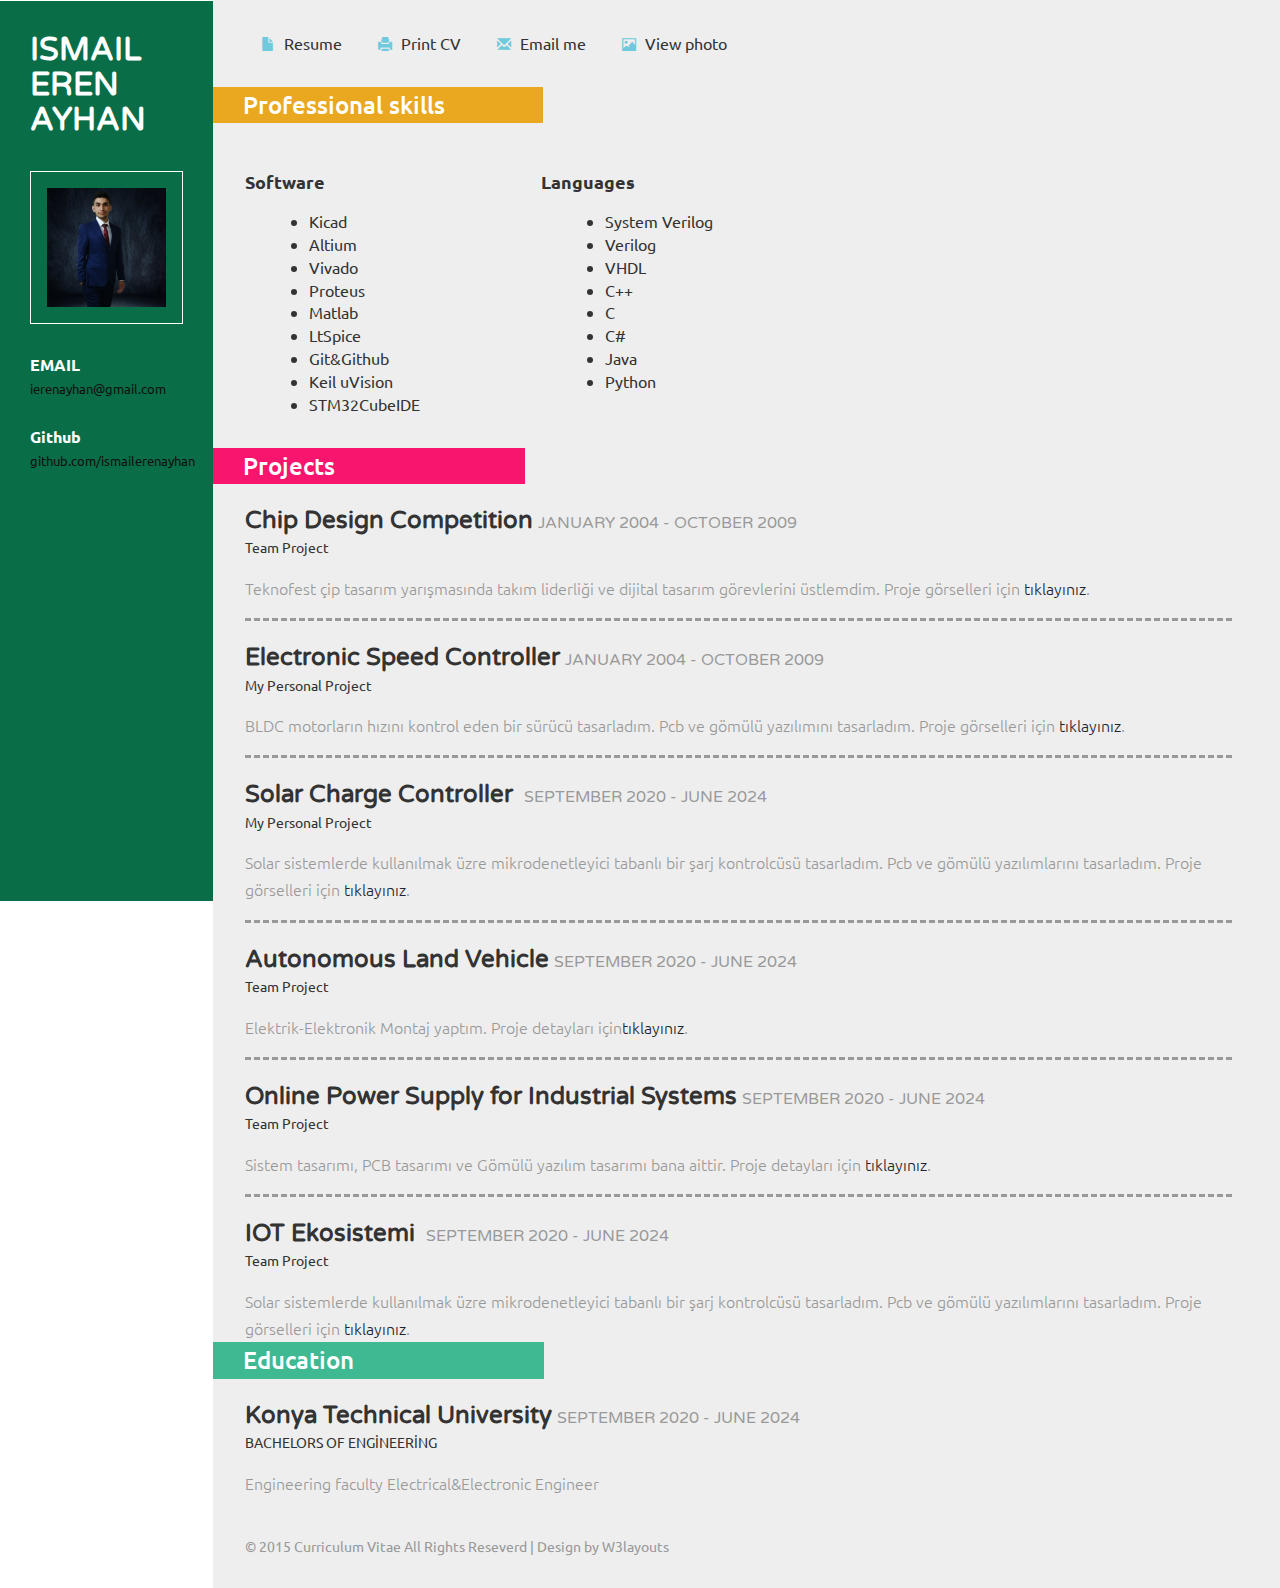
==== commit dbc13d70: "Merge branch 'main' of https://github.com/ismailerenayhan/ismailerenayhan.github.io" ====
--- a/index.html
+++ b/index.html
@@ -40,7 +40,7 @@
 			 <h3>EMAIL</h3>
 			 <p><a href="ierenayhan@gmail.com">ierenayhan@gmail.com</a></p>
 			 <h3>Github</h3>
-			 <p><a href="https://github.com/ismailerenayhan">github.com/isoEren</a></p>
+			 <p><a href="https://github.com/ismailerenayhan">github.com/ismailerenayhan</a></p>
 			 <!--<address>
 			 <h3>ADDRESS</h3>
 			 <span>Lorem ipsum,</span>
@@ -157,17 +157,16 @@
 				<h6>Team Project</h6>
 				<p class="cmpny1">Elektrik-Elektronik Montaj yaptım. Proje detayları için<a href="projects/rapor.pdf">tıklayınız</a>.</p>
 			</div>
+			 <div class="education_details">
+				<h4>Online Power Supply for Industrial Systems<span>SEPTEMBER 2020 - JUNE 2024</span></h4>
+				<h6>Team Project</h6>
+				<p class="cmpny1">Sistem tasarımı, PCB tasarımı ve Gömülü yazılım tasarımı bana aittir. Proje detayları için <a href="">tıklayınız</a>.</p>
+			</div>
 			<div class="education_details">
 				<h4>IOT Ekosistemi <span>SEPTEMBER 2020 - JUNE 2024</span></h4>
 				<h6>Team Project</h6>
 				<p>Solar sistemlerde kullanılmak üzre mikrodenetleyici tabanlı bir şarj kontrolcüsü tasarladım. Pcb ve gömülü yazılımlarını tasarladım. Proje görselleri için <a href="">tıklayınız</a>.</p>
-			</div>
-			<div class="education_details">
-				<h4>Online Power Supply for Industrial Systems<span>SEPTEMBER 2020 - JUNE 2024</span></h4>
-				<h6>Team Project</h6>
-				<p class="cmpny1">Sistem tasarımı, PCB tasarımı ve Gömülü yazılım tasarımı bana aittir. Proje detayları için <a href="">tıklayınız</a>.</p>
-			</div>
-			
+			</div>			
 		</div>
 		<div class="education">
 			<h3 class="clr3">Education</h3>
@@ -193,4 +192,4 @@
 <!---->
 
 </body>
-</html>+</html>
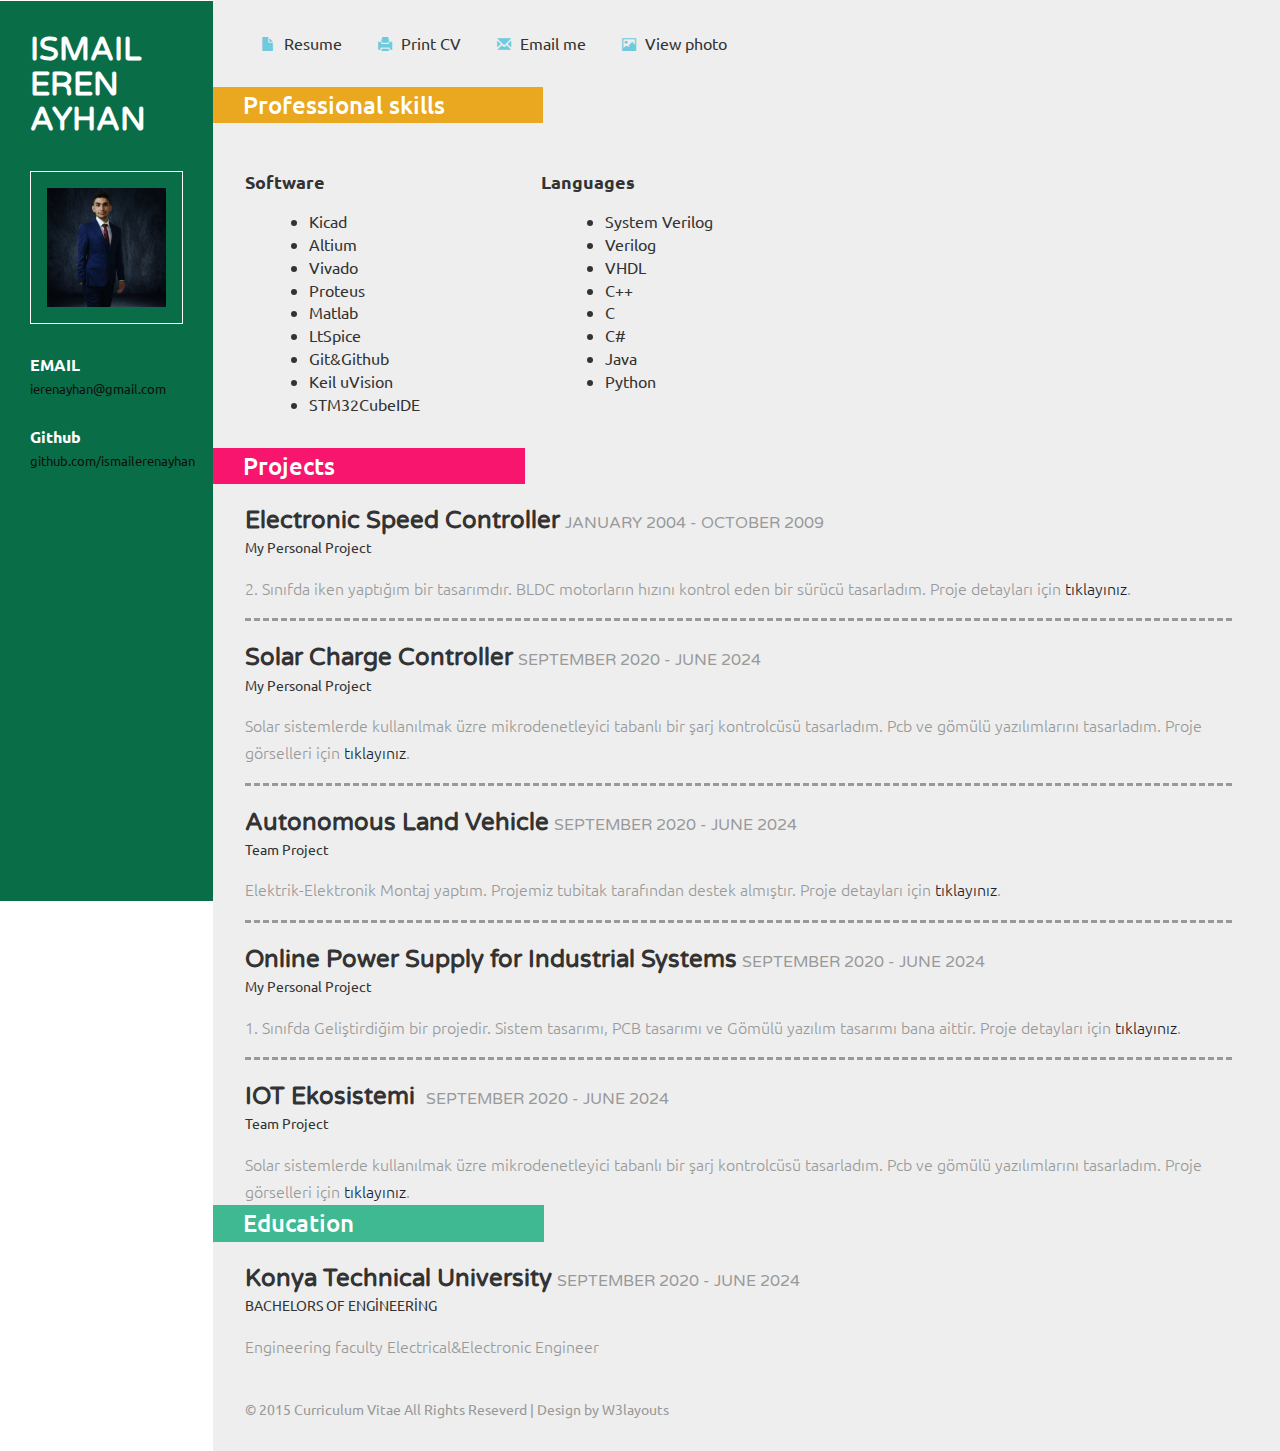
==== commit fca3efeb: "sdfgh" ====
--- a/index.html
+++ b/index.html
@@ -6,190 +6,188 @@
 -->
 <!DOCTYPE HTML>
 <html>
-<head>
-<title>Ismail Eren AYHAN</title>
-<link href="css/bootstrap.css" rel='stylesheet' type='text/css' />
-<!-- jQuery (necessary JavaScript plugins) -->
-<script src="js/jquery.min.js"></script>
-<!-- Custom Theme files -->
- <link href="css/dashboard.css" rel="stylesheet">
-<link href="css/style.css" rel='stylesheet' type='text/css' />
+	<head>
+		<title>Ismail Eren AYHAN</title>
+		<link href="css/bootstrap.css" rel='stylesheet' type='text/css' />
+		<!-- jQuery (necessary JavaScript plugins) -->
+		<script src="js/jquery.min.js"></script>
+		<!-- Custom Theme files -->
+		<link href="css/dashboard.css" rel="stylesheet">
+		<link href="css/style.css" rel='stylesheet' type='text/css' />
 
-<!-- Custom Theme files -->
-<!--//theme-style-->
-<meta name="viewport" content="width=device-width, initial-scale=1">
-<meta http-equiv="Content-Type" content="text/html; charset=utf-8" />
-<meta name="keywords" content="Curriculum Vitae Responsive web template, Bootstrap Web Templates, Flat Web Templates, Andriod Compatible web template, 
-Smartphone Compatible web template, free webdesigns for Nokia, Samsung, LG, SonyErricsson, Motorola web design" />
-<script type="application/x-javascript"> addEventListener("load", function() { setTimeout(hideURLbar, 0); }, false); function hideURLbar(){ window.scrollTo(0,1); } </script>
-<link href='http://fonts.googleapis.com/css?family=Ubuntu:300,400,500,700' rel='stylesheet' type='text/css'>
-<link href='http://fonts.googleapis.com/css?family=Varela+Round' rel='stylesheet' type='text/css'>
-<!-- start menu -->
-  
-</head>
-<body>
-<!-- header -->
-<div class="col-sm-3 col-md-2 sidebar" id="abc">
-		<div class="sidebar_top">
-			<h1>ISMAIL EREN AYHAN</h1> 
-			<img src="images/foto.jpg" alt=""/>
+		<!-- Custom Theme files -->
+		<!--//theme-style-->
+		<meta name="viewport" content="width=device-width, initial-scale=1">
+		<meta http-equiv="Content-Type" content="text/html; charset=utf-8" />
+		<meta name="keywords" content="Curriculum Vitae Responsive web template, Bootstrap Web Templates, Flat Web Templates, Andriod Compatible web template, 
+		Smartphone Compatible web template, free webdesigns for Nokia, Samsung, LG, SonyErricsson, Motorola web design" />
+		<script type="application/x-javascript"> addEventListener("load", function() { setTimeout(hideURLbar, 0); }, false); function hideURLbar(){ window.scrollTo(0,1); } </script>
+		<link href='http://fonts.googleapis.com/css?family=Ubuntu:300,400,500,700' rel='stylesheet' type='text/css'>
+		<link href='http://fonts.googleapis.com/css?family=Varela+Round' rel='stylesheet' type='text/css'>
+		<!-- start menu -->
+		
+	</head>
+	<body>
+		<!-- header -->
+		<div class="col-sm-3 col-md-2 sidebar" id="abc">
+				<div class="sidebar_top">
+					<h1>ISMAIL EREN AYHAN</h1> 
+					<img src="images/foto.jpg" alt=""/>
+				</div>
+				<div class="details">
+					<!--<h3>PHONE</h3>
+					<p>+90 551 105 8987</p>  	 -->
+					<h3>EMAIL</h3>
+					<p><a href="ierenayhan@gmail.com">ierenayhan@gmail.com</a></p>
+					<h3>Github</h3>
+					<p><a href="https://github.com/ismailerenayhan">github.com/ismailerenayhan</a></p>
+					<!--<address>
+					<h3>ADDRESS</h3>
+					<span>Lorem ipsum,</span>
+					<span>Sed dolor sit,</span>
+					<span>Praesent porta.</span>
+					</address>-->
+					
+				</div>
+				<div class="clearfix"></div>
 		</div>
-		<div class="details">
-			 <!--<h3>PHONE</h3>
-			 <p>+90 551 105 8987</p>  	 -->
-			 <h3>EMAIL</h3>
-			 <p><a href="ierenayhan@gmail.com">ierenayhan@gmail.com</a></p>
-			 <h3>Github</h3>
-			 <p><a href="https://github.com/ismailerenayhan">github.com/ismailerenayhan</a></p>
-			 <!--<address>
-			 <h3>ADDRESS</h3>
-			 <span>Lorem ipsum,</span>
-			 <span>Sed dolor sit,</span>
-			 <span>Praesent porta.</span>
-			 </address>-->
-			 
-		</div>
-		<div class="clearfix"></div>
-</div>
-<!---->
-<link href="css/popuo-box.css" rel="stylesheet" type="text/css" media="all"/>
-<script src="js/jquery.magnific-popup.js" type="text/javascript"></script>
-	<!---//pop-up-box---->			
-<div class="col-sm-9 col-sm-offset-3 col-md-10 col-md-offset-2 main" id="genel">
-	 <div class="content" >
-		 <div class="details_header">
-			 <ul>
-				 <li><a href="index.html"><span class="glyphicon glyphicon-file" aria-hidden="true"></span>Resume</a></li>
-				 <li><a href="#"><span class="glyphicon glyphicon-print" aria-hidden="true"></span>Print CV</a></li>
-				 <li><a href="contact.html"><span class="glyphicon glyphicon-envelope" aria-hidden="true"></span>Email me</a></li>
-				 <li><a class="play-icon popup-with-zoom-anim" href="#small-dialog"><span class="glyphicon glyphicon-picture" aria-hidden="true"></span>View photo</a></li>
-				 <div id="small-dialog" class="mfp-hide">
-					 <img src="images/foto2.jpg" alt=""/>
-				 </div>
-				 <script>
-						$(document).ready(function() {
-						$('.popup-with-zoom-anim').magnificPopup({
-							type: 'inline',
-							fixedContentPos: false,
-							fixedBgPos: true,
-							overflowY: 'auto',
-							closeBtnInside: true,
-							preloader: false,
-							midClick: true,
-							removalDelay: 300,
-							mainClass: 'my-mfp-zoom-in'
-						});
-																						
-						});
-				</script>
-			 </ul>
-		 </div>
-		<!-- <div class="company">
-			 <h3 class="clr1">Previous Employment</h3>
-			 <div class="company_details">
-				 <h4>ASELSAN <span>JUNE 2023 - JULY 2023</span></h4>
-				 <h6>INTERN</h6>
-				 <p class="cmpny1">ASELSAN firmasında stajyer mühendis olarak çalıştım.</p>
-			 </div>
-			 <div class="company_details">
-				 <h4>TAI <span>JUNE 2024 - JULY 2024</span></h4>
-				 <h6>INTERN</h6>
-				 <p>TAI firmasında stajyer mühendis olarak çalıştım.</p>
-			 </div>
-		 </div>-->
-		 <div class="skills">
-			 <h3 class="clr2">Professional skills</h3>
-			 <div class="skill_info">
-			 <!--<p>Duis egestas tortor metus, vitae venenatis tortor tristique at. Pellentesque dignissim purus vitae enim blandit, sed tristique enim malesuada. Maecenas dolor erat,
-			 volutpat a tellus eu, euismod iaculis urna. Nulla dui purus, viverra viverra dolor non, malesuada dictum purus.</p>-->
-			 </div>
-			 <div class="skill_list">
-				 <div class="skill1">
-					 <h4>Software</h4>
-					 <ul>					 
-						<li>Kicad</li>
-						<li>Altium</li>
-						<li>Vivado</li>
-						<li>Proteus</li>
-						<li>Matlab</li>
-						<li>LtSpice</li>
-						<li>Git&Github</li>
-						<li>Keil uVision</li>
-						<li>STM32CubeIDE</li>
-					 </ul>
-				 </div>
-				 <div class="skill2">
-					 <h4>Languages</h4>
-					 <ul>					 
-						<li>System Verilog</li>
-						<li>Verilog</li>
-						<li>VHDL</li>
-						<li>C++</li>
-						<li>C</li>
-						<li>C#</li>
-						<li>Java</li>
-						<li>Python</li>
-					 </ul>
-				 </div>
-				 <div class="clearfix"></div>
-			 </div>
-		 </div>
-		 
-		 <div class="education">
-			<h3 class="clr3" id="proje">Projects</h3>
-			<div class="education_details">
-				<h4>Chip Design Competition<span>JANUARY 2004 - OCTOBER 2009</span></h4>
-				<h6>Team Project</h6>
-				<p class="cmpny1">Teknofest çip tasarım yarışmasında takım liderliği ve dijital tasarım görevlerini üstlemdim. Proje görselleri için <a href="">tıklayınız</a>.</p>
-			</div>
-			<div class="education_details">
-				<h4>Electronic Speed Controller<span>JANUARY 2004 - OCTOBER 2009</span></h4>
-				<h6>My Personal Project</h6>
-				<p class="cmpny1">BLDC motorların hızını kontrol eden bir sürücü tasarladım. Pcb ve gömülü yazılımını tasarladım. Proje görselleri için <a href="projects/ESC.html">tıklayınız</a>.</p>
-			</div>
-			<div class="education_details">
-				<h4>Solar Charge Controller <span>SEPTEMBER 2020 - JUNE 2024</span></h4>
-				<h6>My Personal Project</h6>
-				<p class="cmpny1">Solar sistemlerde kullanılmak üzre mikrodenetleyici tabanlı bir şarj kontrolcüsü tasarladım. Pcb ve gömülü yazılımlarını tasarladım. Proje görselleri için <a href="">tıklayınız</a>.</p>
-			</div>
-			<div class="education_details">
-				<h4>Autonomous Land Vehicle<span>SEPTEMBER 2020 - JUNE 2024</span></h4>
-				<h6>Team Project</h6>
-				<p class="cmpny1">Elektrik-Elektronik Montaj yaptım. Proje detayları için<a href="projects/rapor.pdf">tıklayınız</a>.</p>
-			</div>
-			 <div class="education_details">
-				<h4>Online Power Supply for Industrial Systems<span>SEPTEMBER 2020 - JUNE 2024</span></h4>
-				<h6>Team Project</h6>
-				<p class="cmpny1">Sistem tasarımı, PCB tasarımı ve Gömülü yazılım tasarımı bana aittir. Proje detayları için <a href="">tıklayınız</a>.</p>
-			</div>
-			<div class="education_details">
-				<h4>IOT Ekosistemi <span>SEPTEMBER 2020 - JUNE 2024</span></h4>
-				<h6>Team Project</h6>
-				<p>Solar sistemlerde kullanılmak üzre mikrodenetleyici tabanlı bir şarj kontrolcüsü tasarladım. Pcb ve gömülü yazılımlarını tasarladım. Proje görselleri için <a href="">tıklayınız</a>.</p>
-			</div>			
-		</div>
-		<div class="education">
-			<h3 class="clr3">Education</h3>
-			<!--<div class="education_details">
-				<h4>University of Awesome<span>JANUARY 2004 - OCTOBER 2009</span></h4>
-				<h6>MAJOR PHD</h6>
-				<p class="cmpny1">Nulla volutpat at est sed ultricies. In ac sem consequat, posuere nulla varius, molestie lorem. Duis quis nibh leo.
-				Curabitur a quam eu mi convallis auctor nec id mauris. Nullam mattis turpis eu turpis tincidunt, et pellentesque leo imperdiet.
-				Vivamus malesuada, sem laoreet dictum pulvinar, orci lectus rhoncus sapien, ut consectetur augue nibh in neque. In tincidunt sed enim et tincidunt.</p>
-			</div>-->
-			<div class="education_details">
-				<h4>Konya Technical University<span>SEPTEMBER 2020 - JUNE 2024</span></h4>
-				<h6>BACHELORS OF ENGİNEERİNG</h6>
-				<p>Engineering faculty Electrical&Electronic Engineer</p>
-				<br>
+		<!---->
+		<link href="css/popuo-box.css" rel="stylesheet" type="text/css" media="all"/>
+		<script src="js/jquery.magnific-popup.js" type="text/javascript"></script>
+			<!---//pop-up-box---->			
+		<div class="col-sm-9 col-sm-offset-3 col-md-10 col-md-offset-2 main" id="genel">
+			<div class="content" >
+				<div class="details_header">
+					<ul>
+						<li><a href="index.html"><span class="glyphicon glyphicon-file" aria-hidden="true"></span>Resume</a></li>
+						<li><a href="#"><span class="glyphicon glyphicon-print" aria-hidden="true"></span>Print CV</a></li>
+						<li><a href="contact.html"><span class="glyphicon glyphicon-envelope" aria-hidden="true"></span>Email me</a></li>
+						<li><a class="play-icon popup-with-zoom-anim" href="#small-dialog"><span class="glyphicon glyphicon-picture" aria-hidden="true"></span>View photo</a></li>
+						<div id="small-dialog" class="mfp-hide">
+							<img src="images/foto2.jpg" alt=""/>
+						</div>
+						<script>
+								$(document).ready(function() {
+								$('.popup-with-zoom-anim').magnificPopup({
+									type: 'inline',
+									fixedContentPos: false,
+									fixedBgPos: true,
+									overflowY: 'auto',
+									closeBtnInside: true,
+									preloader: false,
+									midClick: true,
+									removalDelay: 300,
+									mainClass: 'my-mfp-zoom-in'
+								});
+																								
+								});
+						</script>
+					</ul>
+				</div>
+				<!-- <div class="company">
+					<h3 class="clr1">Previous Employment</h3>
+					<div class="company_details">
+						<h4>ASELSAN <span>JUNE 2023 - JULY 2023</span></h4>
+						<h6>INTERN</h6>
+						<p class="cmpny1">ASELSAN firmasında stajyer mühendis olarak çalıştım.</p>
+					</div>
+					<div class="company_details">
+						<h4>TAI <span>JUNE 2024 - JULY 2024</span></h4>
+						<h6>INTERN</h6>
+						<p>TAI firmasında stajyer mühendis olarak çalıştım.</p>
+					</div>
+				</div>-->
+				<div class="skills">
+					<h3 class="clr2">Professional skills</h3>
+					<div class="skill_info">
+					<!--<p>Duis egestas tortor metus, vitae venenatis tortor tristique at. Pellentesque dignissim purus vitae enim blandit, sed tristique enim malesuada. Maecenas dolor erat,
+					volutpat a tellus eu, euismod iaculis urna. Nulla dui purus, viverra viverra dolor non, malesuada dictum purus.</p>-->
+					</div>
+					<div class="skill_list">
+						<div class="skill1">
+							<h4>Software</h4>
+							<ul>					 
+								<li>Kicad</li>
+								<li>Altium</li>
+								<li>Vivado</li>
+								<li>Proteus</li>
+								<li>Matlab</li>
+								<li>LtSpice</li>
+								<li>Git&Github</li>
+								<li>Keil uVision</li>
+								<li>STM32CubeIDE</li>
+							</ul>
+						</div>
+						<div class="skill2">
+							<h4>Languages</h4>
+							<ul>					 
+								<li>System Verilog</li>
+								<li>Verilog</li>
+								<li>VHDL</li>
+								<li>C++</li>
+								<li>C</li>
+								<li>C#</li>
+								<li>Java</li>
+								<li>Python</li>
+							</ul>
+						</div>
+						<div class="clearfix"></div>
+					</div>
+				</div>
+				
+				<div class="education">
+					<h3 class="clr3" id="proje">Projects</h3>
+					<!--<div class="education_details">
+						<h4>Chip Design Competition<span>JANUARY 2004 - OCTOBER 2009</span></h4>
+						<h6>Team Project</h6>
+						<p class="cmpny1">Teknofest çip tasarım yarışmasında takım liderliği ve dijital tasarım görevlerini üstlemdim. Proje görselleri için <a href="">tıklayınız</a>.</p>
+					</div>-->
+					<div class="education_details">
+						<h4>Electronic Speed Controller<span>JANUARY 2004 - OCTOBER 2009</span></h4>
+						<h6>My Personal Project</h6>
+						<p class="cmpny1">2. Sınıfda iken yaptığım bir tasarımdır. BLDC motorların hızını kontrol eden bir sürücü tasarladım. Proje detayları için <a href="projects/ESC.html">tıklayınız</a>.</p>
+					</div>
+					<div class="education_details">
+						<h4>Solar Charge Controller<span>SEPTEMBER 2020 - JUNE 2024</span></h4>
+						<h6>My Personal Project</h6>
+						<p class="cmpny1">Solar sistemlerde kullanılmak üzre mikrodenetleyici tabanlı bir şarj kontrolcüsü tasarladım. Pcb ve gömülü yazılımlarını tasarladım. Proje görselleri için <a href="">tıklayınız</a>.</p>
+					</div>
+					<div class="education_details">
+						<h4>Autonomous Land Vehicle<span>SEPTEMBER 2020 - JUNE 2024</span></h4>
+						<h6>Team Project</h6>
+						<p class="cmpny1">Elektrik-Elektronik Montaj yaptım. Projemiz tubitak tarafından destek almıştır. Proje detayları için <a href="projects/rapor.pdf">tıklayınız</a>.</p>
+					</div>
+					<div class="education_details">
+						<h4>Online Power Supply for Industrial Systems<span>SEPTEMBER 2020 - JUNE 2024</span></h4>
+						<h6>My Personal Project</h6>
+						<p class="cmpny1">1. Sınıfda Geliştirdiğim bir projedir. Sistem tasarımı, PCB tasarımı ve Gömülü yazılım tasarımı bana aittir. Proje detayları için <a href="">tıklayınız</a>.</p>
+					</div>
+					<div class="education_details">
+						<h4>IOT Ekosistemi <span>SEPTEMBER 2020 - JUNE 2024</span></h4>
+						<h6>Team Project</h6>
+						<p>Solar sistemlerde kullanılmak üzre mikrodenetleyici tabanlı bir şarj kontrolcüsü tasarladım. Pcb ve gömülü yazılımlarını tasarladım. Proje görselleri için <a href="">tıklayınız</a>.</p>
+					</div>			
+				</div>
+				<div class="education">
+					<h3 class="clr3">Education</h3>
+					<!--<div class="education_details">
+						<h4>University of Awesome<span>JANUARY 2004 - OCTOBER 2009</span></h4>
+						<h6>MAJOR PHD</h6>
+						<p class="cmpny1">Nulla volutpat at est sed ultricies. In ac sem consequat, posuere nulla varius, molestie lorem. Duis quis nibh leo.
+						Curabitur a quam eu mi convallis auctor nec id mauris. Nullam mattis turpis eu turpis tincidunt, et pellentesque leo imperdiet.
+						Vivamus malesuada, sem laoreet dictum pulvinar, orci lectus rhoncus sapien, ut consectetur augue nibh in neque. In tincidunt sed enim et tincidunt.</p>
+					</div>-->
+					<div class="education_details">
+						<h4>Konya Technical University<span>SEPTEMBER 2020 - JUNE 2024</span></h4>
+						<h6>BACHELORS OF ENGİNEERİNG</h6>
+						<p>Engineering faculty Electrical&Electronic Engineer</p>
+						<br>
+					</div>
+				</div>
+				<div class="copywrite">
+					<p>© 2015 Curriculum Vitae All Rights Reseverd | Design by <a href="http://w3layouts.com/" target="_blank">W3layouts</a> </p>
+				</div>
 			</div>
 		</div>
-		<div class="copywrite">
-			<p>© 2015 Curriculum Vitae All Rights Reseverd | Design by <a href="http://w3layouts.com/" target="_blank">W3layouts</a> </p>
-		</div>
-	 </div>
-</div>
-<!---->
-
-</body>
+	</body>
 </html>
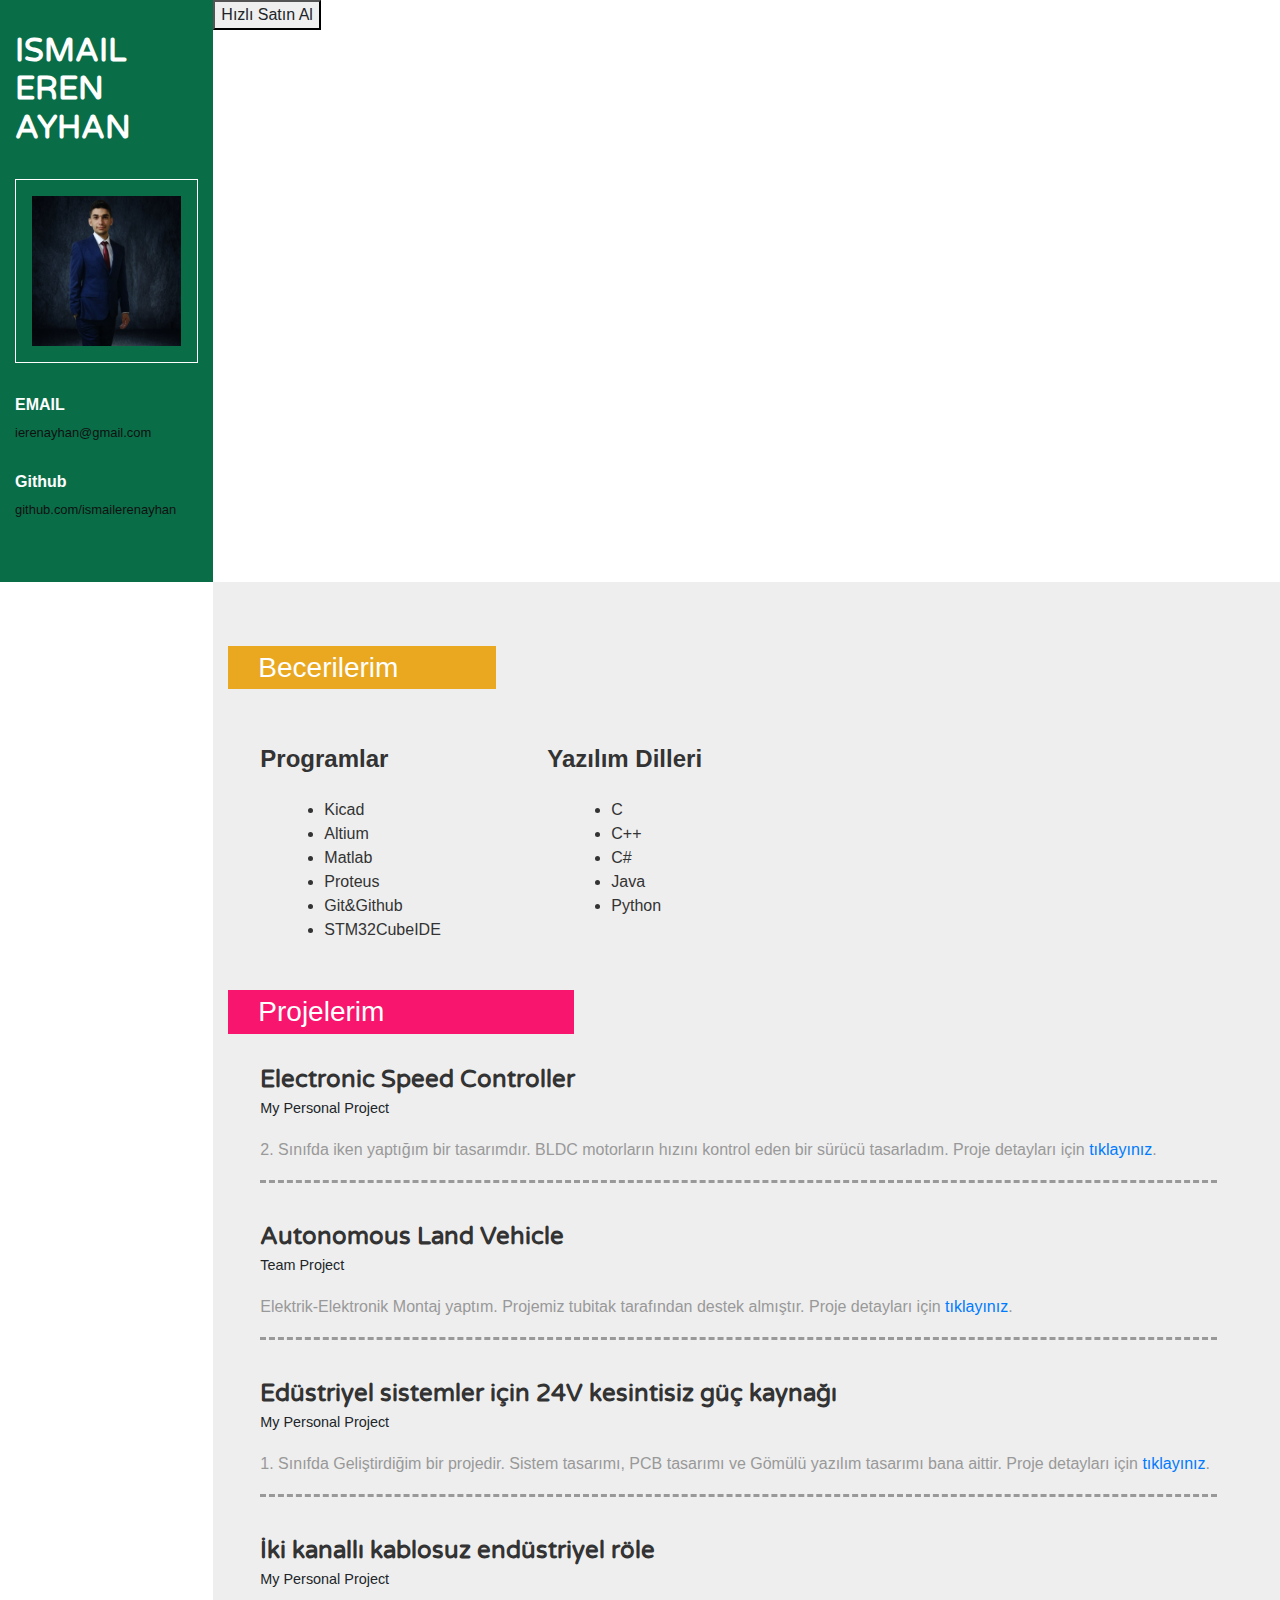
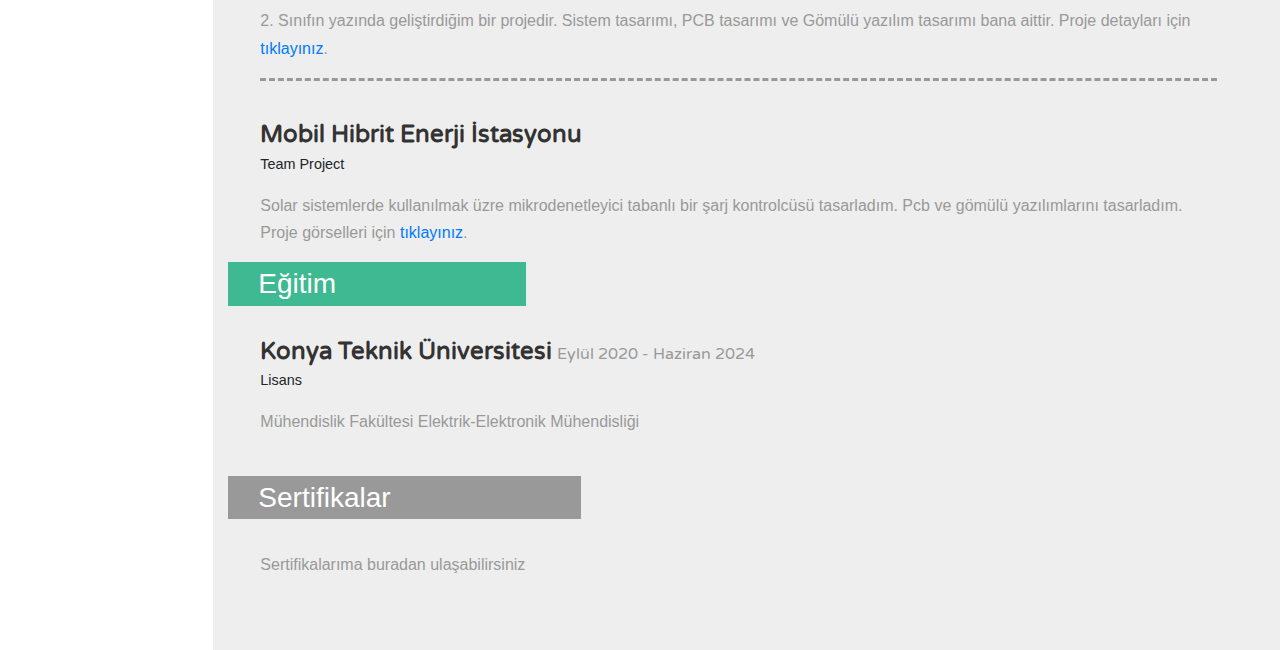
==== commit ddcbb037: "Update index.html" ====
--- a/index.html
+++ b/index.html
@@ -25,7 +25,11 @@
 		<link href='http://fonts.googleapis.com/css?family=Ubuntu:300,400,500,700' rel='stylesheet' type='text/css'>
 		<link href='http://fonts.googleapis.com/css?family=Varela+Round' rel='stylesheet' type='text/css'>
 		<!-- start menu -->
-		
+		<!-- Shopier CSS -->
+	        <meta name="viewport" content="width=device-width, initial-scale=1, maximum-scale=1, user-scalable=no">
+	        <link rel="stylesheet" type="text/css" href="https://cdnjs.cloudflare.com/ajax/libs/twitter-bootstrap/4.5.3/css/bootstrap.min.css">
+	        <link rel="stylesheet" type="text/css" href="https://s3.eu-central-1.amazonaws.com/shopier/static/css/shopier.min.css">
+        
 	</head>
 	<body>
 		<!-- header -->
@@ -59,10 +63,10 @@
 			<div class="content" >
 				<div class="details_header">
 					<ul>
-						<li><a href="index.html"><span class="glyphicon glyphicon-file" aria-hidden="true"></span>Resume</a></li>
+						<!--<li><a href="index.html"><span class="glyphicon glyphicon-file" aria-hidden="true"></span>Resume</a></li>
 						<li><a href="#"><span class="glyphicon glyphicon-print" aria-hidden="true"></span>Print CV</a></li>
 						<li><a href="contact.html"><span class="glyphicon glyphicon-envelope" aria-hidden="true"></span>Email me</a></li>
-						<li><a class="play-icon popup-with-zoom-anim" href="#small-dialog"><span class="glyphicon glyphicon-picture" aria-hidden="true"></span>View photo</a></li>
+						<li><a class="play-icon popup-with-zoom-anim" href="#small-dialog"><span class="glyphicon glyphicon-picture" aria-hidden="true"></span>View photo</a></li>-->
 						<div id="small-dialog" class="mfp-hide">
 							<img src="images/foto2.jpg" alt=""/>
 						</div>
@@ -98,34 +102,30 @@
 					</div>
 				</div>-->
 				<div class="skills">
-					<h3 class="clr2">Professional skills</h3>
+					<h3 class="clr2">Becerilerim</h3>
 					<div class="skill_info">
 					<!--<p>Duis egestas tortor metus, vitae venenatis tortor tristique at. Pellentesque dignissim purus vitae enim blandit, sed tristique enim malesuada. Maecenas dolor erat,
 					volutpat a tellus eu, euismod iaculis urna. Nulla dui purus, viverra viverra dolor non, malesuada dictum purus.</p>-->
 					</div>
 					<div class="skill_list">
 						<div class="skill1">
-							<h4>Software</h4>
+							<h4>Programlar</h4>
 							<ul>					 
 								<li>Kicad</li>
 								<li>Altium</li>
-								<li>Vivado</li>
+								<li>Matlab</li>
 								<li>Proteus</li>
-								<li>Matlab</li>
-								<li>LtSpice</li>
+								<!--<li>LtSpice</li>
+								<li>Keil uVision</li>-->
 								<li>Git&Github</li>
-								<li>Keil uVision</li>
 								<li>STM32CubeIDE</li>
 							</ul>
 						</div>
 						<div class="skill2">
-							<h4>Languages</h4>
-							<ul>					 
-								<li>System Verilog</li>
-								<li>Verilog</li>
-								<li>VHDL</li>
+							<h4>Yazılım Dilleri</h4>
+							<ul>
+								<li>C</li>
 								<li>C++</li>
-								<li>C</li>
 								<li>C#</li>
 								<li>Java</li>
 								<li>Python</li>
@@ -136,40 +136,40 @@
 				</div>
 				
 				<div class="education">
-					<h3 class="clr3" id="proje">Projects</h3>
+					<h3 class="clr3" id="proje">Projelerim</h3>
+					<div class="education_details">
+						<h4>Electronic Speed Controller<!--<span>JANUARY 2004 - OCTOBER 2009</span>--></h4>
+						<h6>My Personal Project</h6>
+						<p class="cmpny1">2. Sınıfda iken yaptığım bir tasarımdır. BLDC motorların hızını kontrol eden bir sürücü tasarladım. Proje detayları için <a href="projects/ESC.html">tıklayınız</a>.</p>
+					</div>
 					<!--<div class="education_details">
-						<h4>Chip Design Competition<span>JANUARY 2004 - OCTOBER 2009</span></h4>
-						<h6>Team Project</h6>
-						<p class="cmpny1">Teknofest çip tasarım yarışmasında takım liderliği ve dijital tasarım görevlerini üstlemdim. Proje görselleri için <a href="">tıklayınız</a>.</p>
+						<h4>Solar Charge Controller<span>SEPTEMBER 2020 - JUNE 2024</span></h4>
+						<h6>My Personal Project</h6>
+						<p class="cmpny1">Solar sistemlerde kullanılmak üzre mikrodenetleyici tabanlı bir şarj kontrolcüsü tasarladım. Pcb ve gömülü yazılımlarını tasarladım. Proje görselleri için <a href="">tıklayınız</a>.</p>
 					</div>-->
 					<div class="education_details">
-						<h4>Electronic Speed Controller<span>JANUARY 2004 - OCTOBER 2009</span></h4>
-						<h6>My Personal Project</h6>
-						<p class="cmpny1">2. Sınıfda iken yaptığım bir tasarımdır. BLDC motorların hızını kontrol eden bir sürücü tasarladım. Proje detayları için <a href="projects/ESC.html">tıklayınız</a>.</p>
-					</div>
-					<div class="education_details">
-						<h4>Solar Charge Controller<span>SEPTEMBER 2020 - JUNE 2024</span></h4>
-						<h6>My Personal Project</h6>
-						<p class="cmpny1">Solar sistemlerde kullanılmak üzre mikrodenetleyici tabanlı bir şarj kontrolcüsü tasarladım. Pcb ve gömülü yazılımlarını tasarladım. Proje görselleri için <a href="">tıklayınız</a>.</p>
-					</div>
-					<div class="education_details">
-						<h4>Autonomous Land Vehicle<span>SEPTEMBER 2020 - JUNE 2024</span></h4>
+						<h4>Autonomous Land Vehicle<!--<span>SEPTEMBER 2020 - JUNE 2024</span>--></h4>
 						<h6>Team Project</h6>
 						<p class="cmpny1">Elektrik-Elektronik Montaj yaptım. Projemiz tubitak tarafından destek almıştır. Proje detayları için <a href="projects/rapor.pdf">tıklayınız</a>.</p>
 					</div>
 					<div class="education_details">
-						<h4>Online Power Supply for Industrial Systems<span>SEPTEMBER 2020 - JUNE 2024</span></h4>
+						<h4>Edüstriyel sistemler için 24V kesintisiz güç kaynağı<!--<span>SEPTEMBER 2020 - JUNE 2024</span>--></h4>
 						<h6>My Personal Project</h6>
 						<p class="cmpny1">1. Sınıfda Geliştirdiğim bir projedir. Sistem tasarımı, PCB tasarımı ve Gömülü yazılım tasarımı bana aittir. Proje detayları için <a href="">tıklayınız</a>.</p>
 					</div>
 					<div class="education_details">
-						<h4>IOT Ekosistemi <span>SEPTEMBER 2020 - JUNE 2024</span></h4>
+						<h4>İki kanallı kablosuz endüstriyel röle<!--<span>SEPTEMBER 2020 - JUNE 2024</span>--></h4>
+						<h6>My Personal Project</h6>
+						<p class="cmpny1">2. Sınıfın yazında geliştirdiğim bir projedir. Sistem tasarımı, PCB tasarımı ve Gömülü yazılım tasarımı bana aittir. Proje detayları için <a href="">tıklayınız</a>.</p>
+					</div>
+					<div class="education_details">
+						<h4>Mobil Hibrit Enerji İstasyonu <!--<span>SEPTEMBER 2020 - JUNE 2024</span>--></h4>
 						<h6>Team Project</h6>
 						<p>Solar sistemlerde kullanılmak üzre mikrodenetleyici tabanlı bir şarj kontrolcüsü tasarladım. Pcb ve gömülü yazılımlarını tasarladım. Proje görselleri için <a href="">tıklayınız</a>.</p>
-					</div>			
+					</div>		
 				</div>
 				<div class="education">
-					<h3 class="clr3">Education</h3>
+					<h3 class="clr3">Eğitim</h3>
 					<!--<div class="education_details">
 						<h4>University of Awesome<span>JANUARY 2004 - OCTOBER 2009</span></h4>
 						<h6>MAJOR PHD</h6>
@@ -178,16 +178,30 @@
 						Vivamus malesuada, sem laoreet dictum pulvinar, orci lectus rhoncus sapien, ut consectetur augue nibh in neque. In tincidunt sed enim et tincidunt.</p>
 					</div>-->
 					<div class="education_details">
-						<h4>Konya Technical University<span>SEPTEMBER 2020 - JUNE 2024</span></h4>
-						<h6>BACHELORS OF ENGİNEERİNG</h6>
-						<p>Engineering faculty Electrical&Electronic Engineer</p>
+						<h4>Konya Teknik Üniversitesi<span>Eylül 2020 - Haziran 2024</span></h4>
+						<h6>Lisans</h6>
+						<p>Mühendislik Fakültesi Elektrik-Elektronik Mühendisliği</p>
 						<br>
 					</div>
 				</div>
-				<div class="copywrite">
+				<!--<div class="copywrite">
 					<p>© 2015 Curriculum Vitae All Rights Reseverd | Design by <a href="http://w3layouts.com/" target="_blank">W3layouts</a> </p>
+				</div>-->
+				<div class="education">
+					<h3 class="clr4">Sertifikalar</h3>
+					<div class="education_details">
+						<p>Sertifikalarıma buradan ulaşabilirsiniz</p>
+						<br>
+					</div>
 				</div>
 			</div>
 		</div>
+		<button id="satinal" width=50px heigth=30px class="shopier" id="1009">Hızlı Satın Al</button>
+		<!-- Shopier JS -->
+	        <script src="https://cdnjs.cloudflare.com/ajax/libs/jquery/3.5.1/jquery.min.js"></script>
+	        <script src="https://cdnjs.cloudflare.com/ajax/libs/gsap/3.5.1/gsap.min.js"></script>
+	        <script src="https://cdnjs.cloudflare.com/ajax/libs/twitter-bootstrap/4.5.3/js/bootstrap.min.js"></script>
+	        <script src="https://s3.eu-central-1.amazonaws.com/shopier/framework.js"></script>
+
 	</body>
 </html>
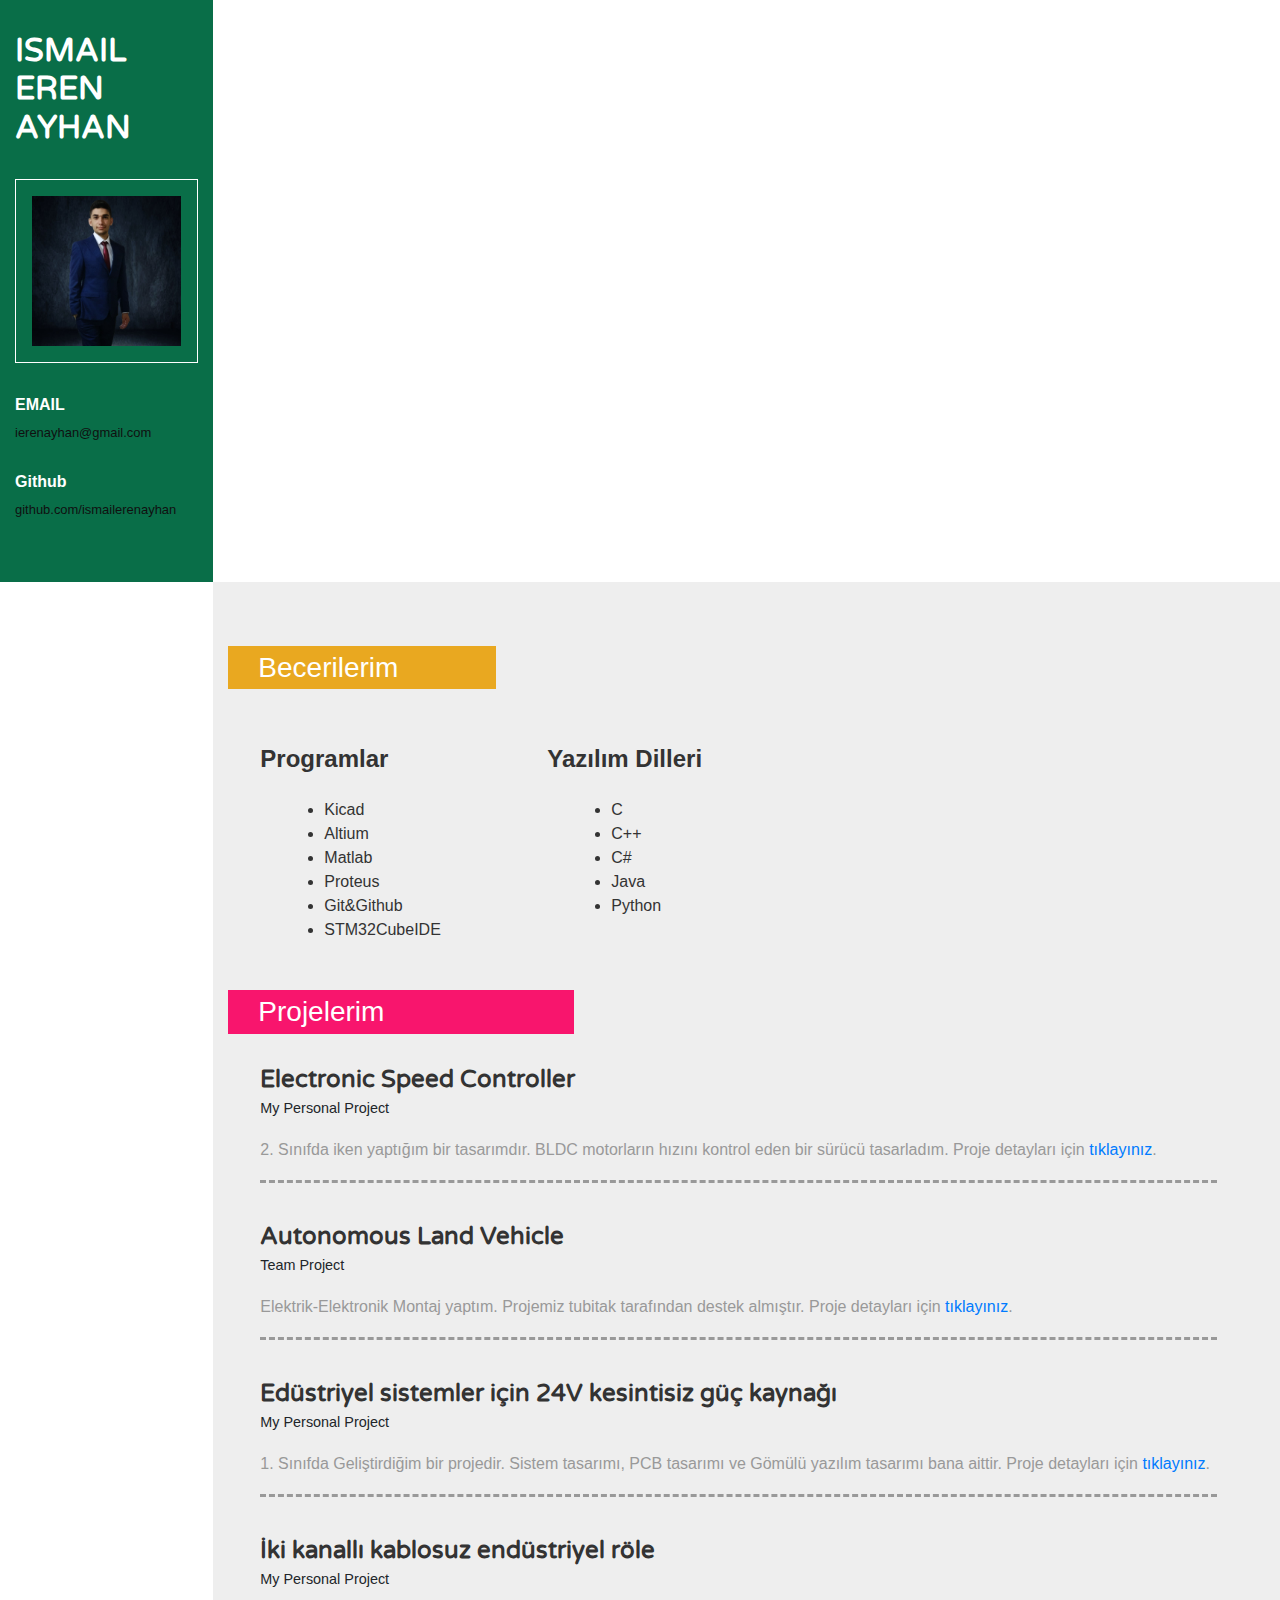
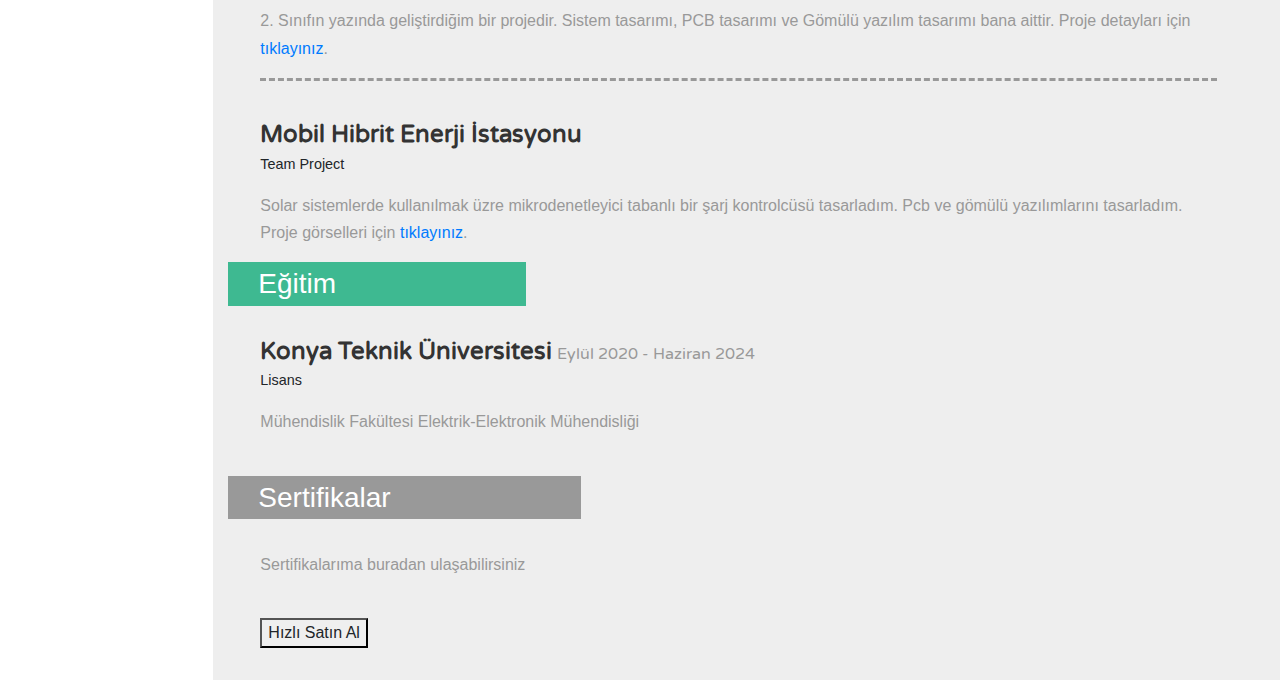
==== commit 45cb1ef6: "Update index.html" ====
--- a/index.html
+++ b/index.html
@@ -192,11 +192,12 @@
 					<div class="education_details">
 						<p>Sertifikalarıma buradan ulaşabilirsiniz</p>
 						<br>
+						<button id="satinal" width=50px heigth=30px class="shopier" id="19437827">Hızlı Satın Al</button>
 					</div>
 				</div>
 			</div>
 		</div>
-		<button id="satinal" width=50px heigth=30px class="shopier" id="1009">Hızlı Satın Al</button>
+		
 		<!-- Shopier JS -->
 	        <script src="https://cdnjs.cloudflare.com/ajax/libs/jquery/3.5.1/jquery.min.js"></script>
 	        <script src="https://cdnjs.cloudflare.com/ajax/libs/gsap/3.5.1/gsap.min.js"></script>
